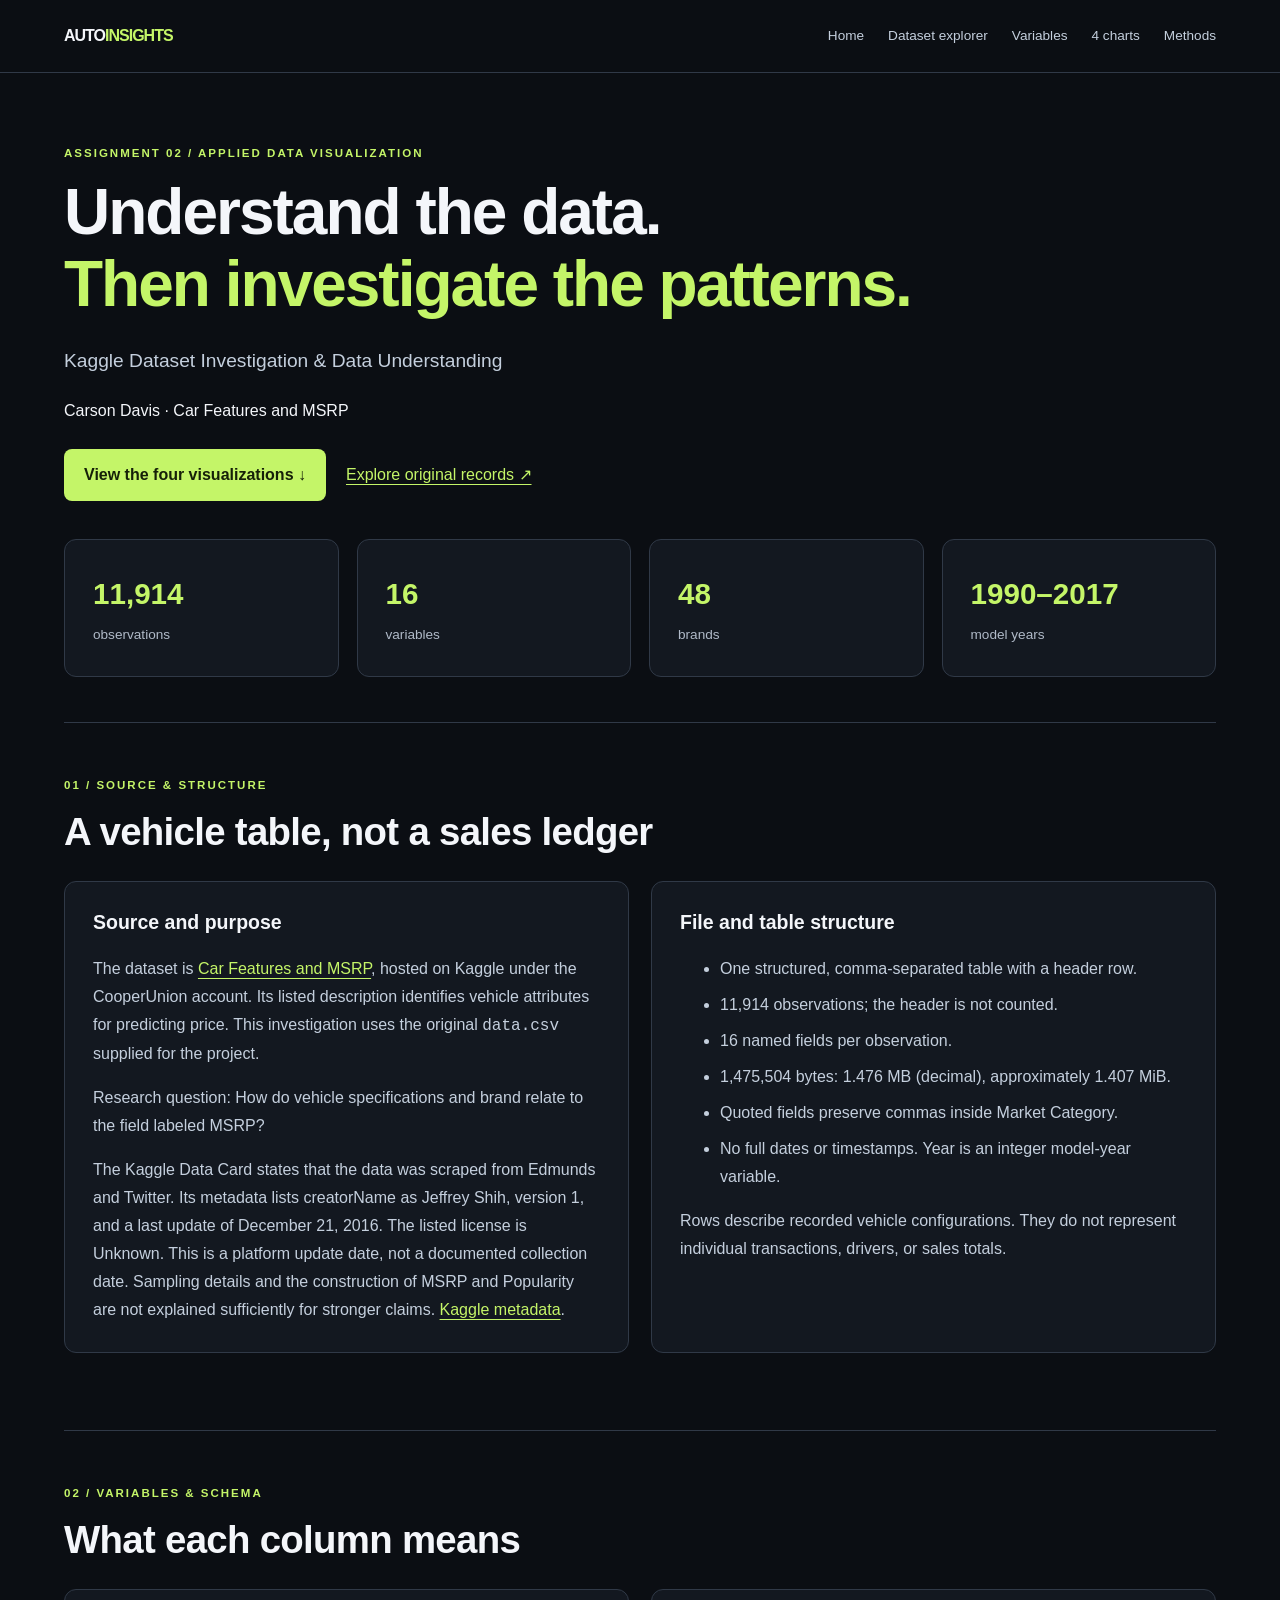
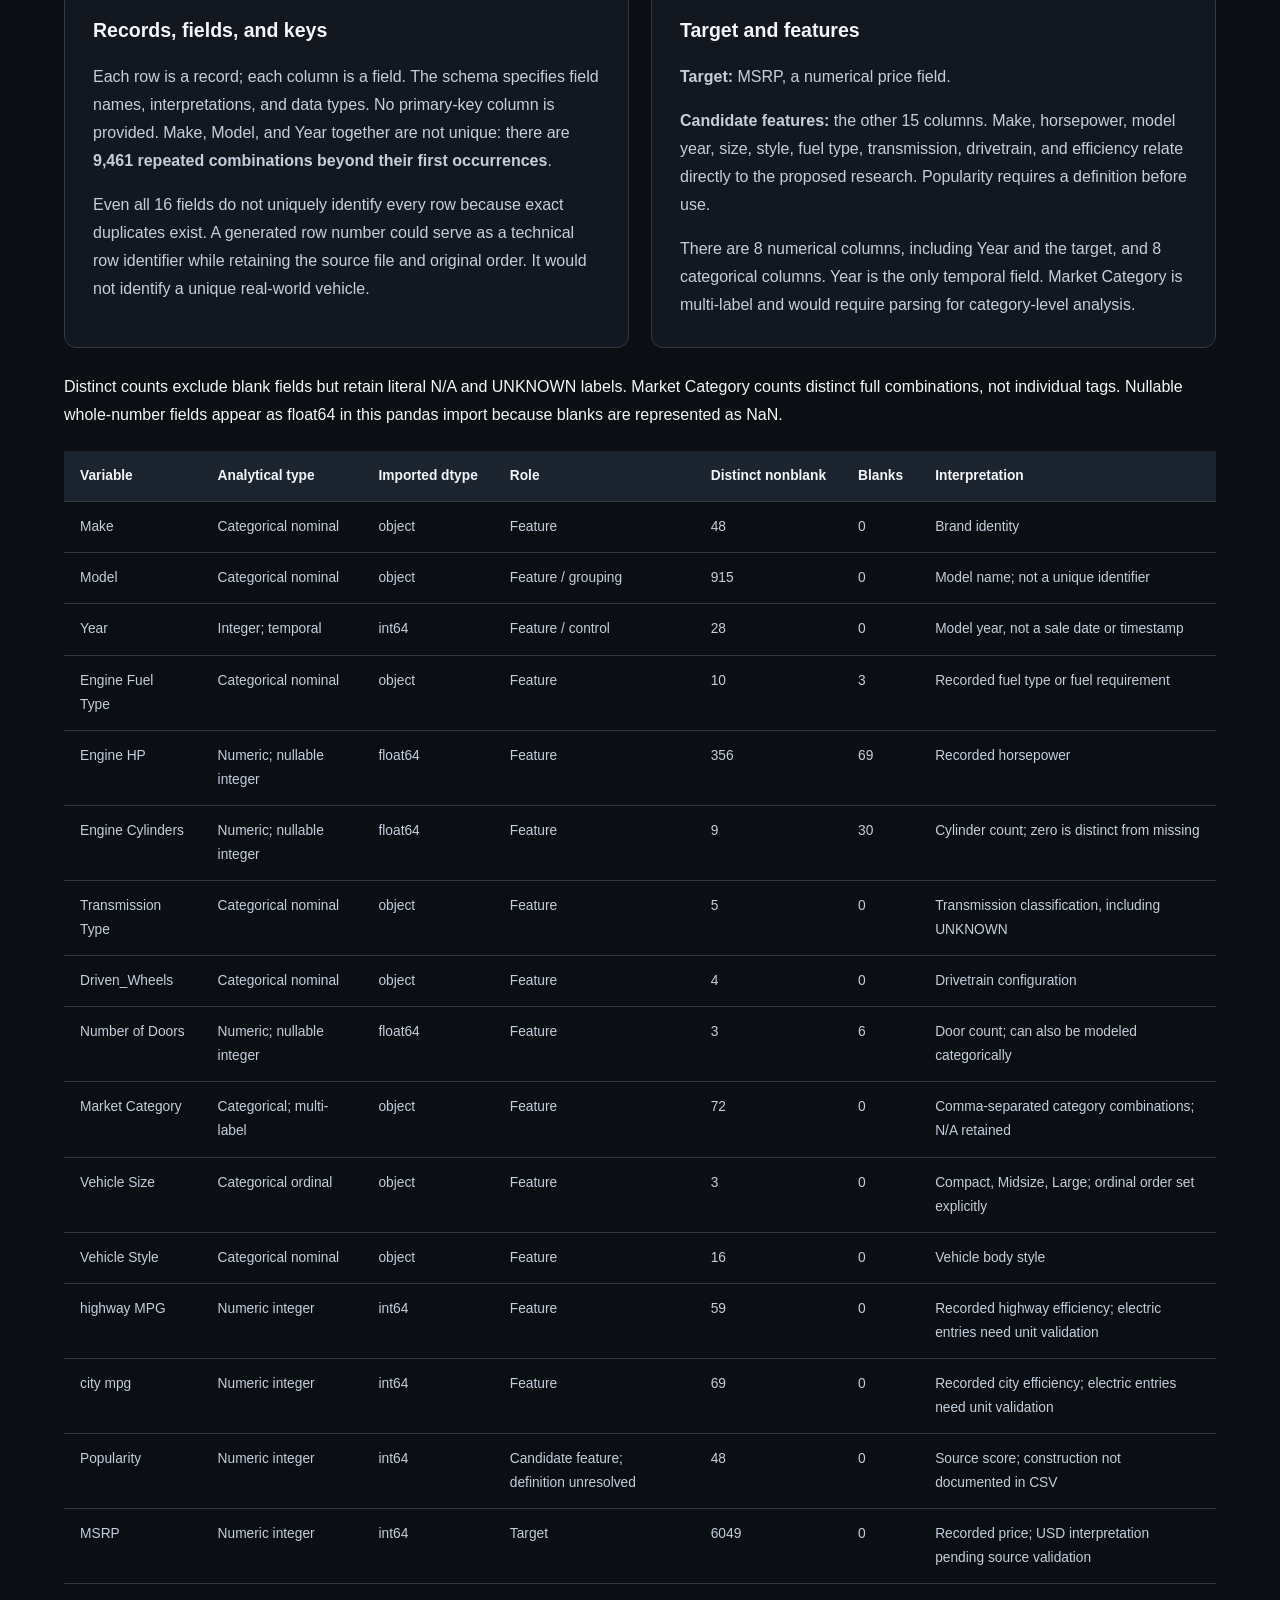
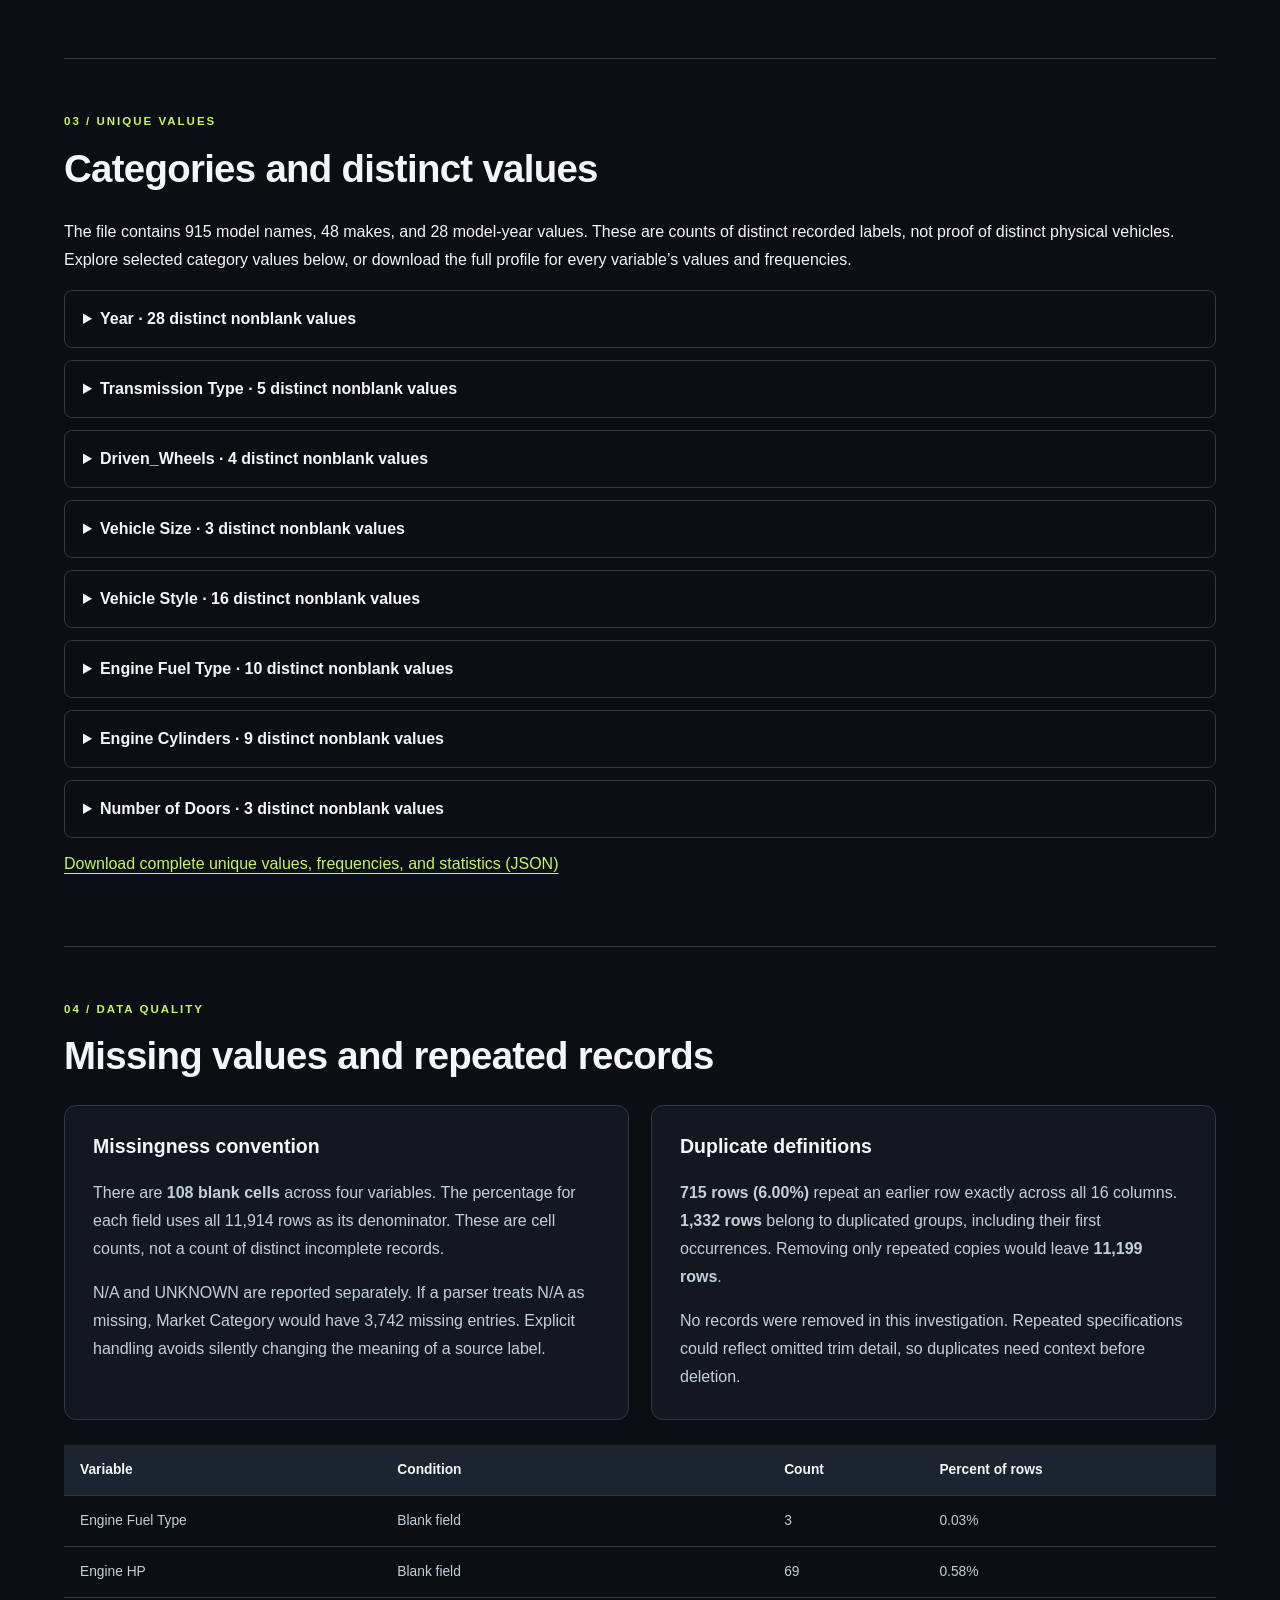
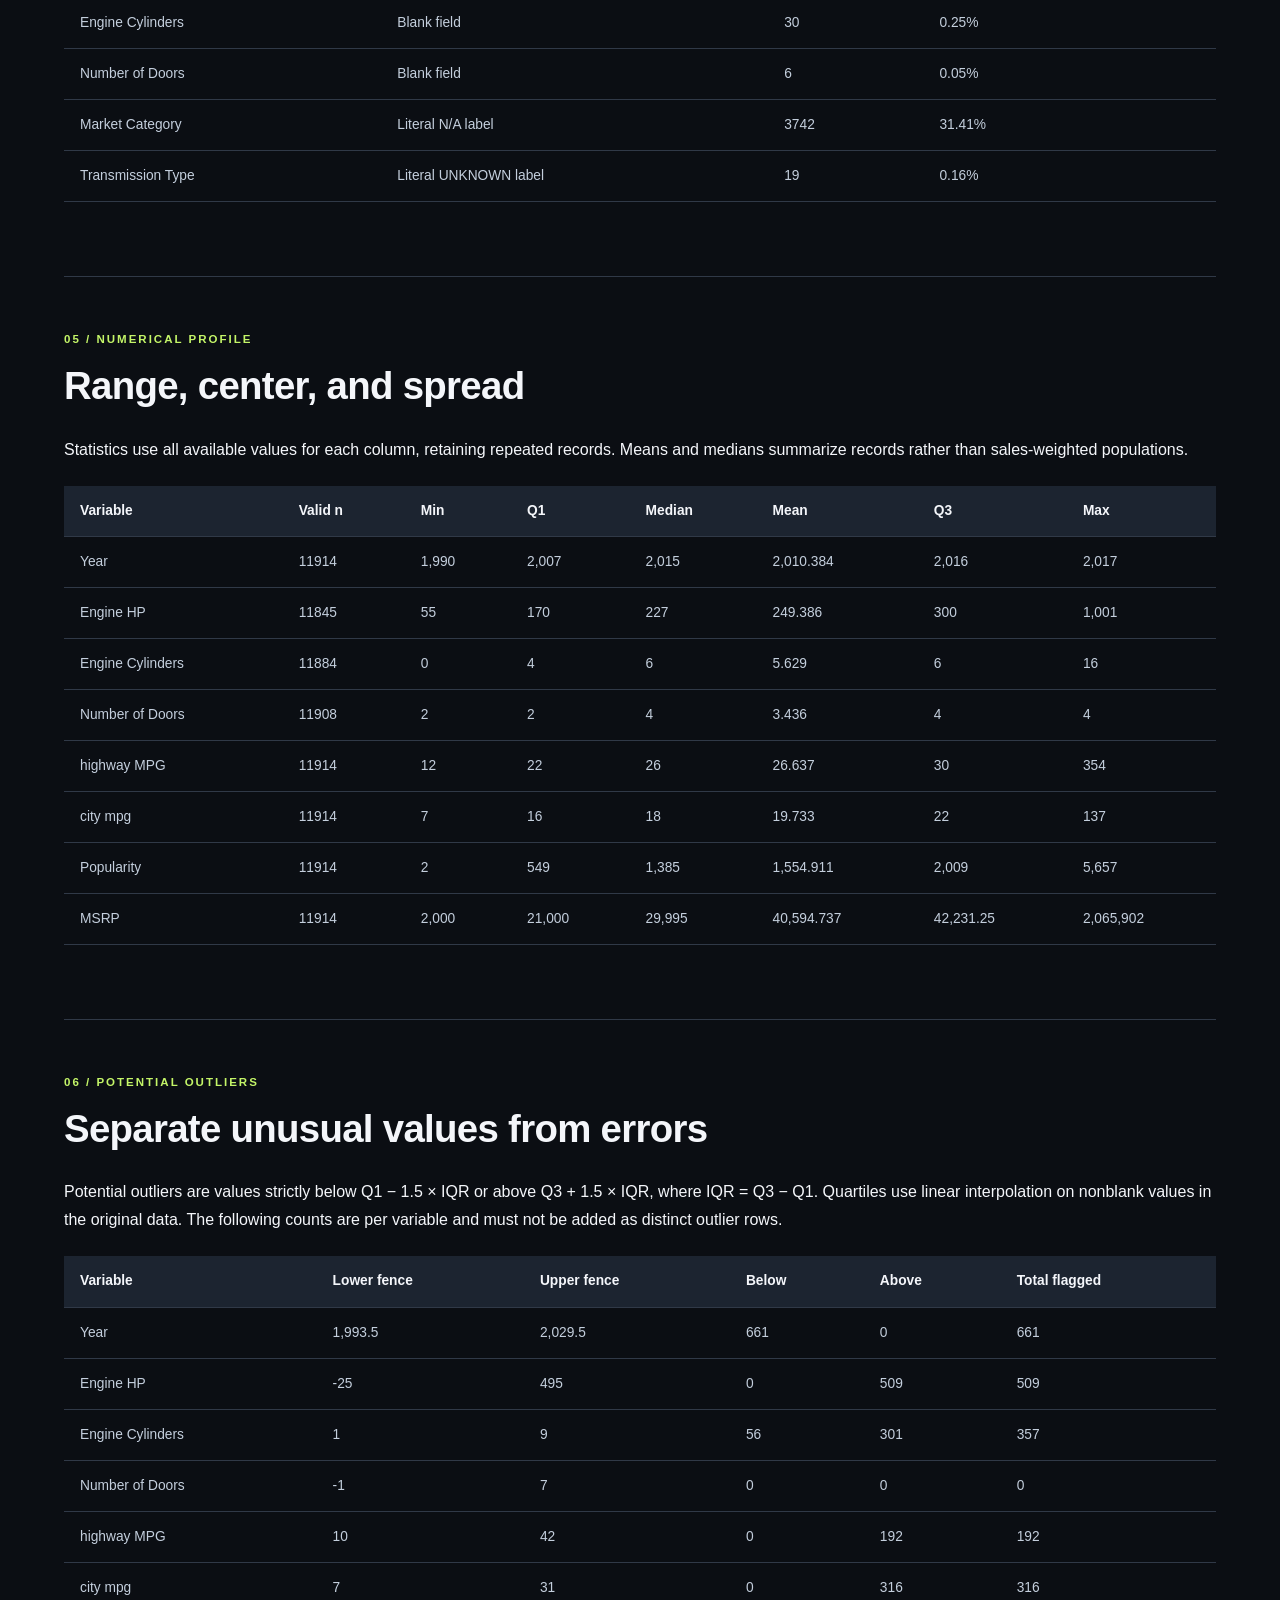
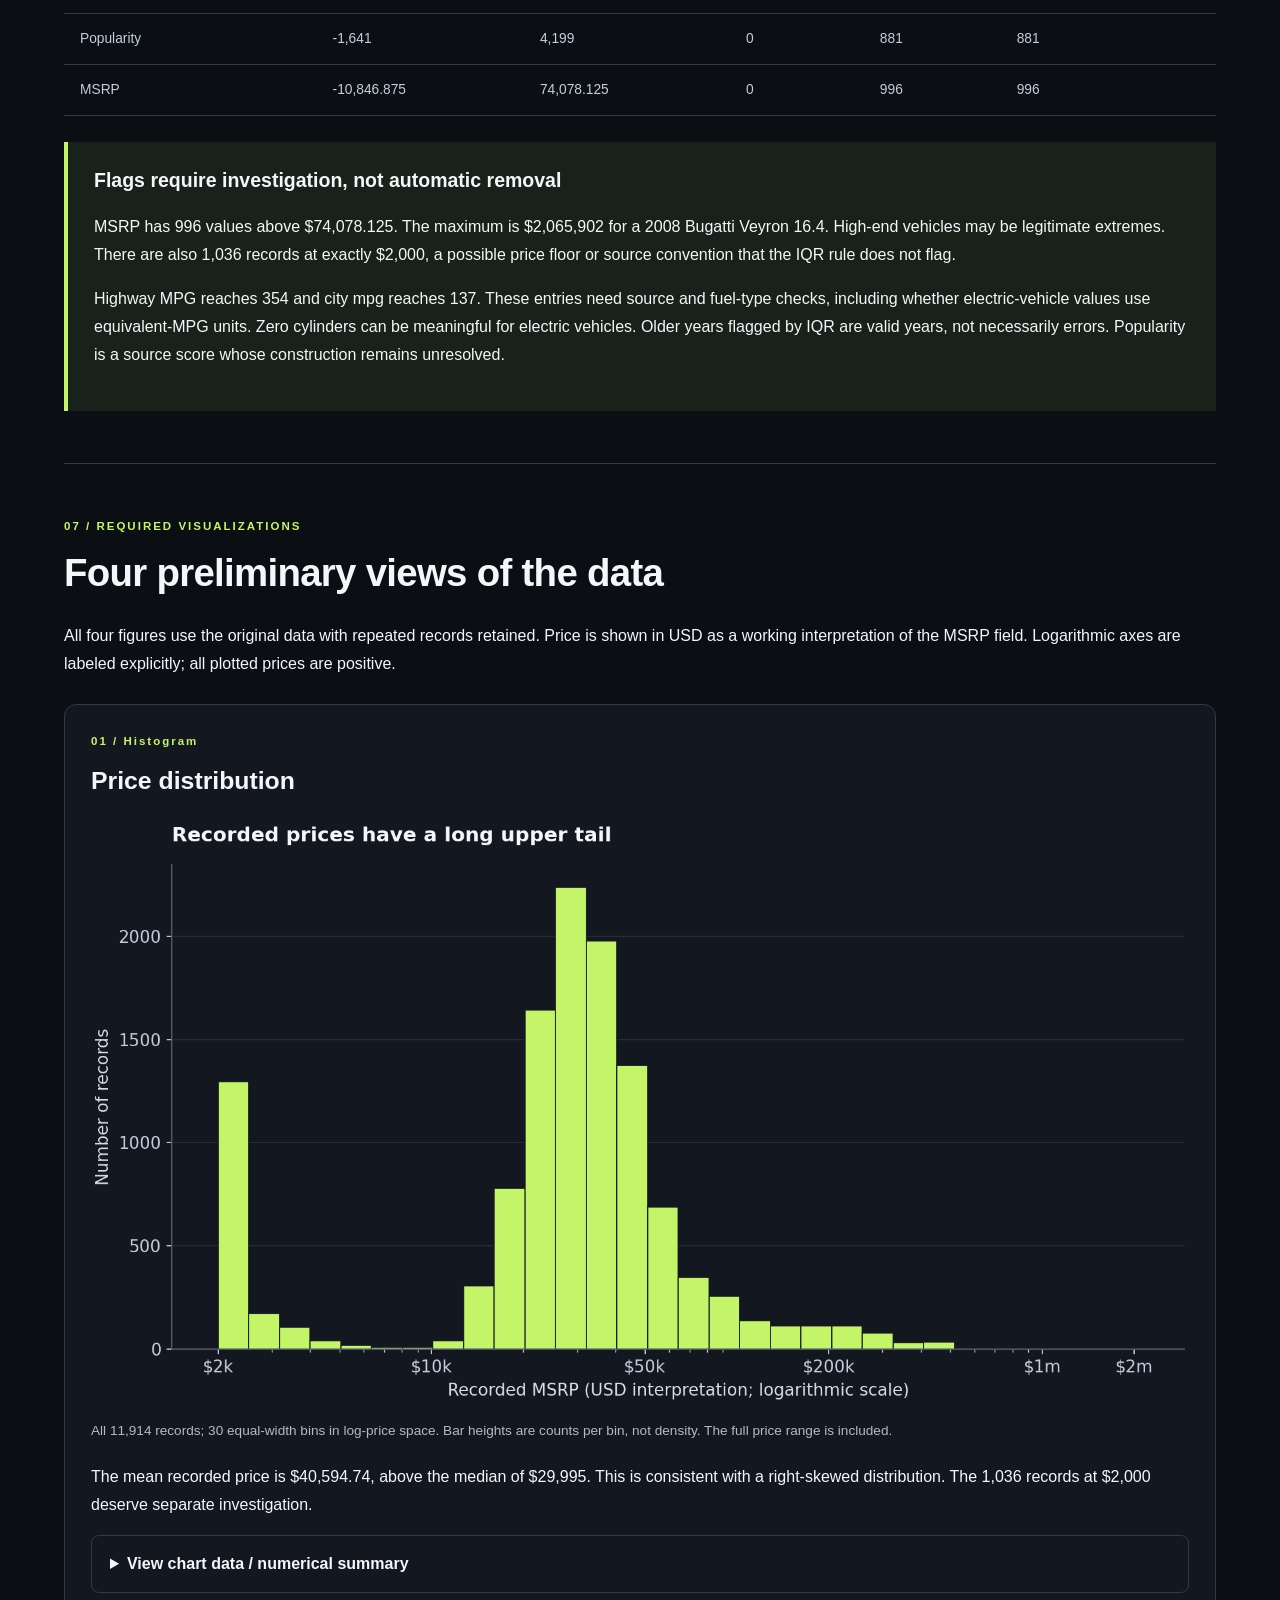
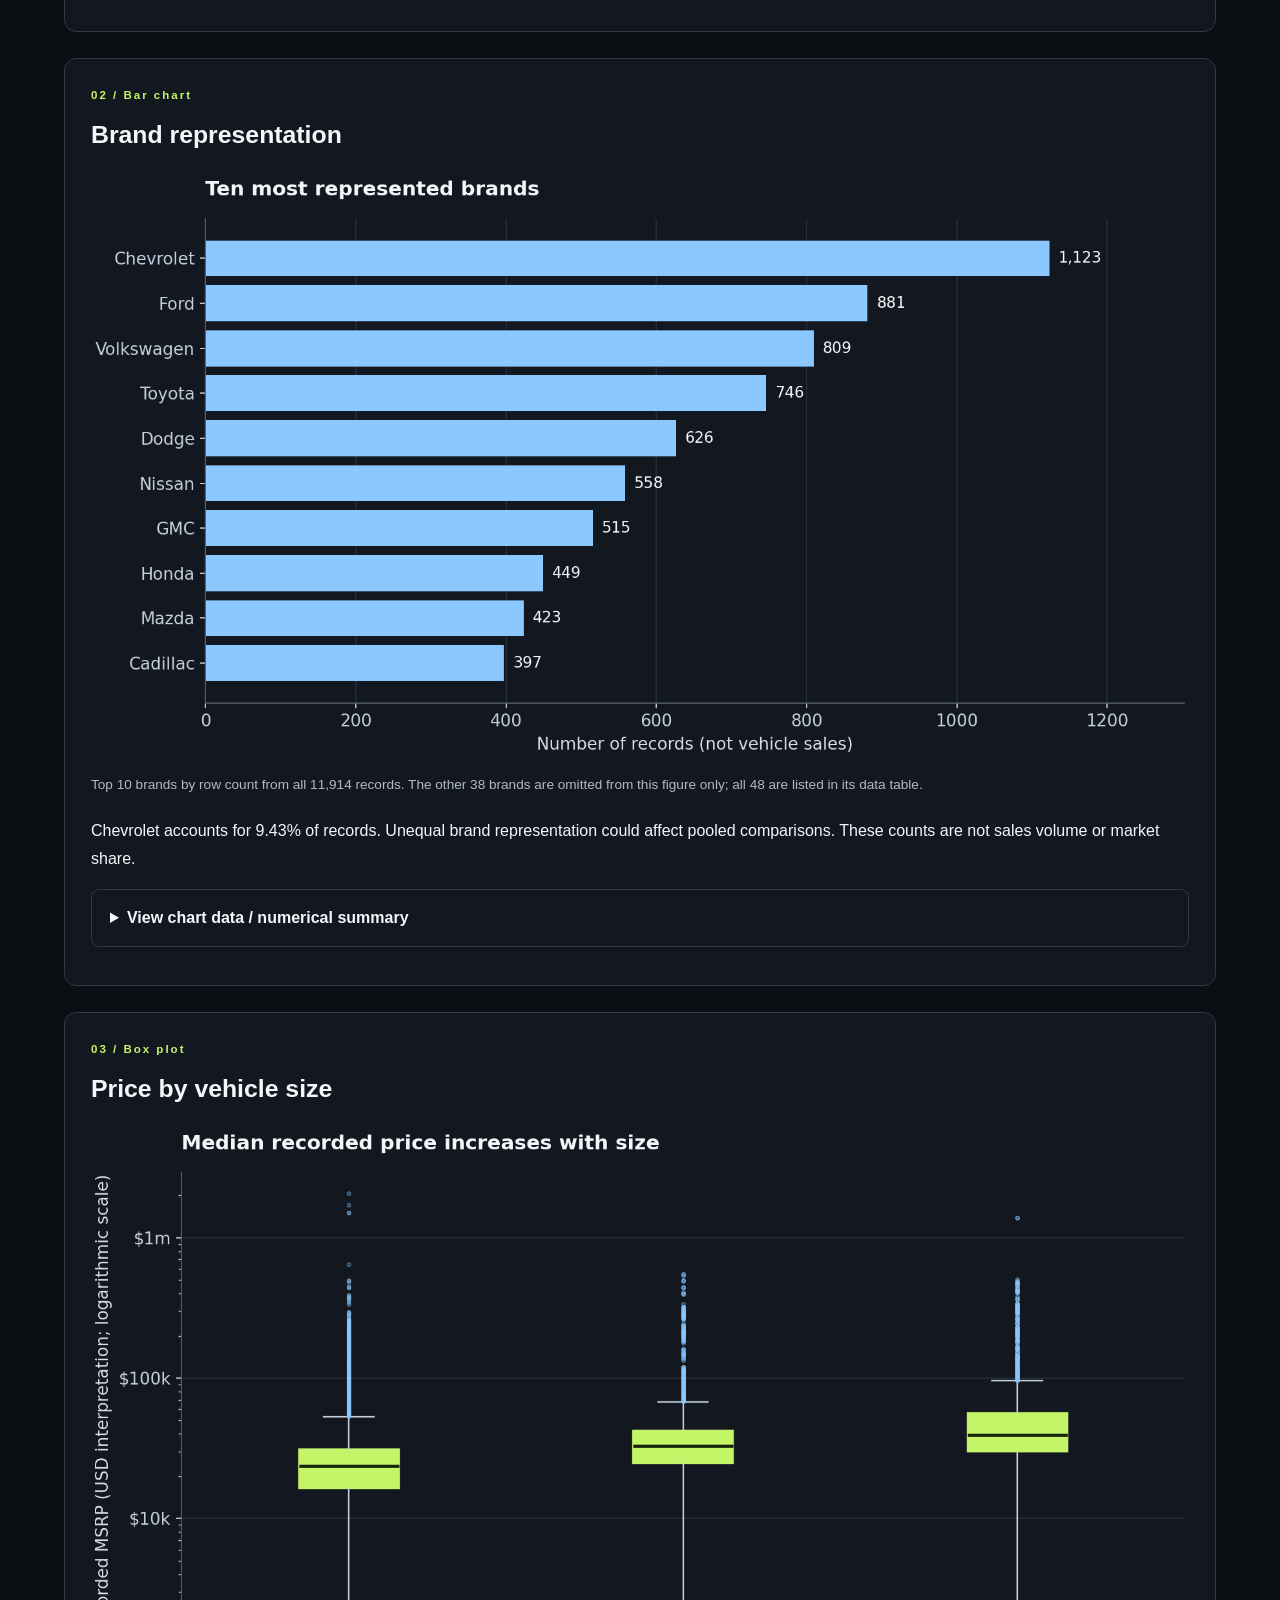
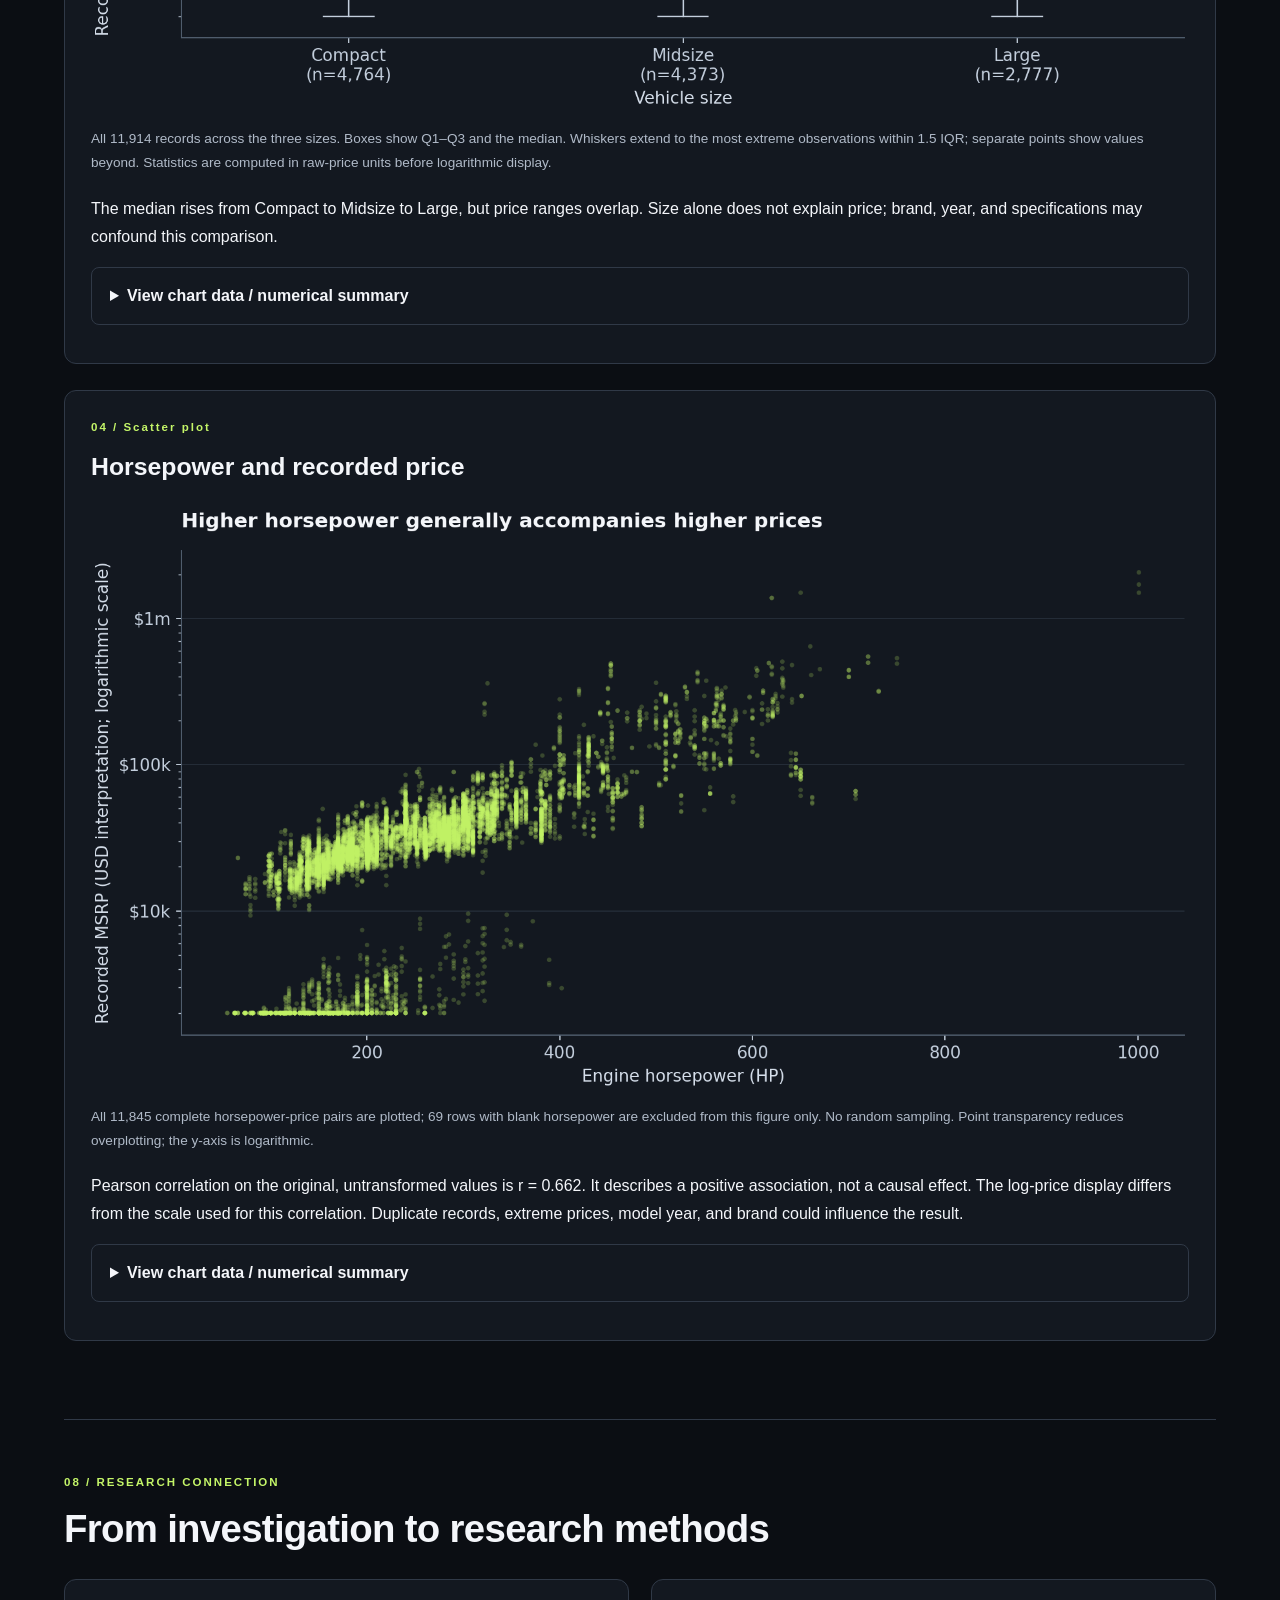
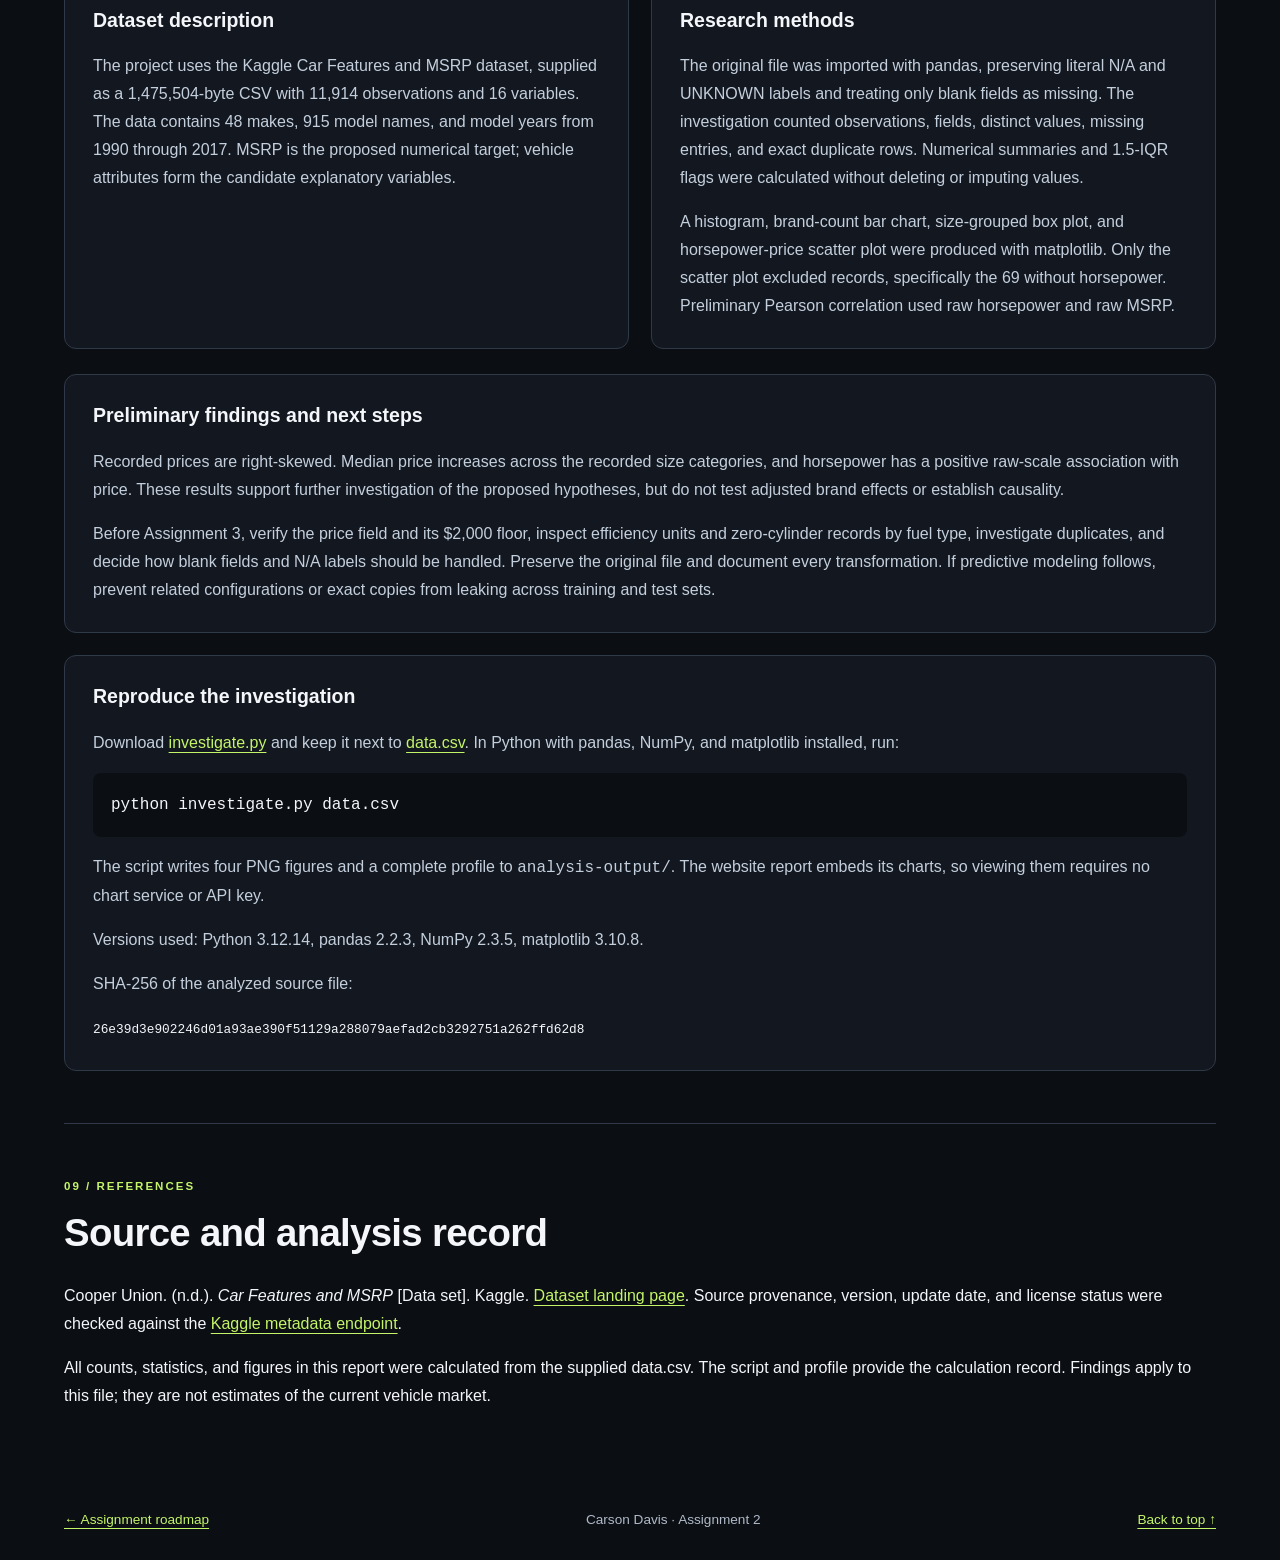
==== assignment2.html @ 53fd13ac "Add files via upload" ====
<!DOCTYPE html><html lang="en"><head><meta charset="UTF-8"><meta name="viewport" content="width=device-width,initial-scale=1"><meta name="description" content="Assignment 2: source, schema, data quality, unique values, outliers, and four preliminary visualizations."><title>Assignment 2 | Auto Insights</title><style>*{box-sizing:border-box}html{scroll-behavior:smooth;scroll-padding-top:100px;color-scheme:dark}body{margin:0;background:#0b0e13;color:#f4f6fa;font:16px/1.75 Arial,Helvetica,sans-serif}a{color:#c4f568;text-underline-offset:4px}a:focus-visible,summary:focus-visible,.table-wrap:focus-visible{outline:3px solid #8ac8ff;outline-offset:4px}header{display:flex;justify-content:space-between;gap:24px;align-items:center;padding:22px 5%;background:#0b0e13;border-bottom:1px solid #303947;position:sticky;top:0;z-index:10}.logo{font-weight:900;text-decoration:none;color:#f4f6fa;letter-spacing:-1px}.logo span,h1 span{color:#c4f568}nav{display:flex;gap:24px;flex-wrap:wrap}nav a{font-size:.85rem;color:#c4cfdd;text-decoration:none}main,footer{width:min(1180px,90%);margin:auto}.hero{padding:70px 0 38px}h1{font-size:clamp(2.4rem,5vw,4.7rem);line-height:1.12;letter-spacing:-2px;margin:0 0 24px}h2{font-size:clamp(1.7rem,3vw,2.5rem);line-height:1.2;margin:0 0 26px;letter-spacing:-.7px}h3{line-height:1.3;margin-top:0;font-size:1.22rem}p{margin-top:0}.lead{font-size:1.2rem;color:#c4cfdd}.eyebrow{font-size:.72rem;font-weight:bold;letter-spacing:2px;color:#c4f568;margin-bottom:14px}.actions{display:flex;gap:20px;align-items:center;flex-wrap:wrap;margin-top:24px}.button{display:inline-block;background:#c4f568;color:#162008;padding:12px 20px;border-radius:8px;font-weight:bold;text-decoration:none}.secondary{padding:12px 0}.stats{display:grid;grid-template-columns:repeat(4,1fr);gap:18px;margin-bottom:45px}.stats article,.card,.chart-card{background:#131820;border:1px solid #303947;border-radius:12px;padding:28px}.stats strong{display:block;font-size:1.85rem;color:#c4f568}.stats span{font-size:.85rem;color:#b0bac8}.grid{display:grid;grid-template-columns:repeat(2,minmax(0,1fr));gap:22px;margin-bottom:25px}.grid>*{min-width:0}.card p,.card li{color:#c4cfdd}.card p:last-child{margin-bottom:0}.wide{margin-top:22px}section{padding:52px 0;border-top:1px solid #303947}li{margin-bottom:8px}.table-wrap{overflow:auto;margin:22px 0}table{border-collapse:collapse;width:100%;font-size:.86rem;text-align:left}th,td{padding:13px 16px;border-bottom:1px solid #303947;vertical-align:top}th{background:#1c2430;white-space:nowrap}td{color:#c4cfdd}details{border:1px solid #303947;border-radius:8px;padding:14px 18px;margin:12px 0}summary{cursor:pointer;font-weight:bold}details p{margin:14px 0 0}.callout{background:#19221a;border-left:4px solid #c4f568;padding:26px;margin-top:26px}.chart-card{margin:26px 0;padding:26px}.chart-card h3{font-size:1.55rem}figure{margin:0}figure img{display:block;width:100%;height:auto}figcaption{font-size:.85rem;color:#b0bac8;margin:15px 0}.finding{margin-top:20px}.hash{overflow-wrap:anywhere;font-size:.8rem}pre{padding:18px;background:#0b0e13;overflow:auto;border-radius:8px}footer{padding:30px 0;display:flex;flex-wrap:wrap;gap:25px;justify-content:space-between;font-size:.85rem;color:#b0bac8}.skip{position:fixed;left:12px;top:-100px;background:#c4f568;color:#162008;padding:12px;z-index:100}.skip:focus{top:12px}@media(max-width:800px){header{position:static;flex-direction:column;align-items:flex-start}nav{gap:15px}.grid{grid-template-columns:1fr}.stats{grid-template-columns:repeat(2,1fr)}.hero{padding-top:40px}.chart-card{padding:14px}h1{letter-spacing:-1px}html{scroll-padding-top:20px}}@media(prefers-reduced-motion:reduce){html{scroll-behavior:auto}}@media print{header,.actions,footer{display:none}body{background:white;color:black;font-size:10pt}.card,.chart-card,.stats article,.callout{background:white;color:black;border:1px solid #aaa}.card p,.card li,td,.lead,figcaption{color:#222}h1 span,.eyebrow,.stats strong,a{color:#30420c}main{width:100%}.table-wrap{overflow:visible}section{padding:20px 0}.chart-card{break-inside:avoid}th{background:#eee;color:black}}</style></head><body><a class="skip" href="#main">Skip to content</a><header><a class="logo" href="index.html">AUTO<span>INSIGHTS</span></a><nav aria-label="Main navigation"><a href="index.html">Home</a><a href="dataset.html">Dataset explorer</a><a href="#schema">Variables</a><a href="#charts">4 charts</a><a href="#methods">Methods</a></nav></header>
<main id="main"><div class="hero"><p class="eyebrow">ASSIGNMENT 02 / APPLIED DATA VISUALIZATION</p><h1>Understand the data.<br><span>Then investigate the patterns.</span></h1><p class="lead">Kaggle Dataset Investigation &amp; Data Understanding</p><p>Carson Davis · Car Features and MSRP</p><div class="actions"><a class="button" href="#charts">View the four visualizations ↓</a><a class="secondary" href="dataset.html">Explore original records ↗</a></div></div><div class="stats"><article><strong>11,914</strong><span>observations</span></article><article><strong>16</strong><span>variables</span></article><article><strong>48</strong><span>brands</span></article><article><strong>1990–2017</strong><span>model years</span></article></div><section id="source"><p class="eyebrow">01 / SOURCE & STRUCTURE</p><h2>A vehicle table, not a sales ledger</h2><div class="grid"><article class="card"><h3>Source and purpose</h3><p>The dataset is <a href="https://www.kaggle.com/datasets/CooperUnion/cardataset">Car Features and MSRP</a>, hosted on Kaggle under the CooperUnion account. Its listed description identifies vehicle attributes for predicting price. This investigation uses the original <code>data.csv</code> supplied for the project.</p><p>Research question: How do vehicle specifications and brand relate to the field labeled MSRP?</p><p>The Kaggle Data Card states that the data was scraped from Edmunds and Twitter. Its metadata lists creatorName as Jeffrey Shih, version 1, and a last update of December 21, 2016. The listed license is Unknown. This is a platform update date, not a documented collection date. Sampling details and the construction of MSRP and Popularity are not explained sufficiently for stronger claims. <a href="https://www.kaggle.com/api/v1/datasets/view/CooperUnion/cardataset">Kaggle metadata</a>.</p></article>
<article class="card"><h3>File and table structure</h3><ul><li>One structured, comma-separated table with a header row.</li><li>11,914 observations; the header is not counted.</li><li>16 named fields per observation.</li><li>1,475,504 bytes: 1.476 MB (decimal), approximately 1.407 MiB.</li><li>Quoted fields preserve commas inside Market Category.</li><li>No full dates or timestamps. Year is an integer model-year variable.</li></ul><p>Rows describe recorded vehicle configurations. They do not represent individual transactions, drivers, or sales totals.</p></article></div></section><section id="schema"><p class="eyebrow">02 / VARIABLES & SCHEMA</p><h2>What each column means</h2><div class="grid"><article class="card"><h3>Records, fields, and keys</h3><p>Each row is a record; each column is a field. The schema specifies field names, interpretations, and data types. No primary-key column is provided. Make, Model, and Year together are not unique: there are <strong>9,461 repeated combinations beyond their first occurrences</strong>.</p><p>Even all 16 fields do not uniquely identify every row because exact duplicates exist. A generated row number could serve as a technical row identifier while retaining the source file and original order. It would not identify a unique real-world vehicle.</p></article><article class="card"><h3>Target and features</h3><p><strong>Target:</strong> MSRP, a numerical price field.</p><p><strong>Candidate features:</strong> the other 15 columns. Make, horsepower, model year, size, style, fuel type, transmission, drivetrain, and efficiency relate directly to the proposed research. Popularity requires a definition before use.</p><p>There are 8 numerical columns, including Year and the target, and 8 categorical columns. Year is the only temporal field. Market Category is multi-label and would require parsing for category-level analysis.</p></article></div><p>Distinct counts exclude blank fields but retain literal N/A and UNKNOWN labels. Market Category counts distinct full combinations, not individual tags. Nullable whole-number fields appear as float64 in this pandas import because blanks are represented as NaN.</p><div class="table-wrap" tabindex="0" role="region" aria-label="Scrollable data table"><table><thead><tr><th scope="col">Variable</th><th scope="col">Analytical type</th><th scope="col">Imported dtype</th><th scope="col">Role</th><th scope="col">Distinct nonblank</th><th scope="col">Blanks</th><th scope="col">Interpretation</th></tr></thead><tbody><tr><td>Make</td><td>Categorical nominal</td><td>object</td><td>Feature</td><td>48</td><td>0</td><td>Brand identity</td></tr><tr><td>Model</td><td>Categorical nominal</td><td>object</td><td>Feature / grouping</td><td>915</td><td>0</td><td>Model name; not a unique identifier</td></tr><tr><td>Year</td><td>Integer; temporal</td><td>int64</td><td>Feature / control</td><td>28</td><td>0</td><td>Model year, not a sale date or timestamp</td></tr><tr><td>Engine Fuel Type</td><td>Categorical nominal</td><td>object</td><td>Feature</td><td>10</td><td>3</td><td>Recorded fuel type or fuel requirement</td></tr><tr><td>Engine HP</td><td>Numeric; nullable integer</td><td>float64</td><td>Feature</td><td>356</td><td>69</td><td>Recorded horsepower</td></tr><tr><td>Engine Cylinders</td><td>Numeric; nullable integer</td><td>float64</td><td>Feature</td><td>9</td><td>30</td><td>Cylinder count; zero is distinct from missing</td></tr><tr><td>Transmission Type</td><td>Categorical nominal</td><td>object</td><td>Feature</td><td>5</td><td>0</td><td>Transmission classification, including UNKNOWN</td></tr><tr><td>Driven_Wheels</td><td>Categorical nominal</td><td>object</td><td>Feature</td><td>4</td><td>0</td><td>Drivetrain configuration</td></tr><tr><td>Number of Doors</td><td>Numeric; nullable integer</td><td>float64</td><td>Feature</td><td>3</td><td>6</td><td>Door count; can also be modeled categorically</td></tr><tr><td>Market Category</td><td>Categorical; multi-label</td><td>object</td><td>Feature</td><td>72</td><td>0</td><td>Comma-separated category combinations; N/A retained</td></tr><tr><td>Vehicle Size</td><td>Categorical ordinal</td><td>object</td><td>Feature</td><td>3</td><td>0</td><td>Compact, Midsize, Large; ordinal order set explicitly</td></tr><tr><td>Vehicle Style</td><td>Categorical nominal</td><td>object</td><td>Feature</td><td>16</td><td>0</td><td>Vehicle body style</td></tr><tr><td>highway MPG</td><td>Numeric integer</td><td>int64</td><td>Feature</td><td>59</td><td>0</td><td>Recorded highway efficiency; electric entries need unit validation</td></tr><tr><td>city mpg</td><td>Numeric integer</td><td>int64</td><td>Feature</td><td>69</td><td>0</td><td>Recorded city efficiency; electric entries need unit validation</td></tr><tr><td>Popularity</td><td>Numeric integer</td><td>int64</td><td>Candidate feature; definition unresolved</td><td>48</td><td>0</td><td>Source score; construction not documented in CSV</td></tr><tr><td>MSRP</td><td>Numeric integer</td><td>int64</td><td>Target</td><td>6049</td><td>0</td><td>Recorded price; USD interpretation pending source validation</td></tr></tbody></table></div></section><section id="unique"><p class="eyebrow">03 / UNIQUE VALUES</p><h2>Categories and distinct values</h2><p>The file contains 915 model names, 48 makes, and 28 model-year values. These are counts of distinct recorded labels, not proof of distinct physical vehicles. Explore selected category values below, or download the full profile for every variable’s values and frequencies.</p><details><summary>Year · 28 distinct nonblank values</summary><p>1990, 1991, 1992, 1993, 1994, 1995, 1996, 1997, 1998, 1999, 2000, 2001, 2002, 2003, 2004, 2005, 2006, 2007, 2008, 2009, 2010, 2011, 2012, 2013, 2014, 2015, 2016, 2017</p></details><details><summary>Transmission Type · 5 distinct nonblank values</summary><p>AUTOMATED_MANUAL, AUTOMATIC, DIRECT_DRIVE, MANUAL, UNKNOWN</p></details><details><summary>Driven_Wheels · 4 distinct nonblank values</summary><p>all wheel drive, four wheel drive, front wheel drive, rear wheel drive</p></details><details><summary>Vehicle Size · 3 distinct nonblank values</summary><p>Compact, Large, Midsize</p></details><details><summary>Vehicle Style · 16 distinct nonblank values</summary><p>2dr Hatchback, 2dr SUV, 4dr Hatchback, 4dr SUV, Cargo Minivan, Cargo Van, Convertible, Convertible SUV, Coupe, Crew Cab Pickup, Extended Cab Pickup, Passenger Minivan, Passenger Van, Regular Cab Pickup, Sedan, Wagon</p></details><details><summary>Engine Fuel Type · 10 distinct nonblank values</summary><p>diesel, electric, flex-fuel (premium unleaded recommended/E85), flex-fuel (premium unleaded required/E85), flex-fuel (unleaded/E85), flex-fuel (unleaded/natural gas), natural gas, premium unleaded (recommended), premium unleaded (required), regular unleaded</p></details><details><summary>Engine Cylinders · 9 distinct nonblank values</summary><p>0, 3, 4, 5, 6, 8, 10, 12, 16</p></details><details><summary>Number of Doors · 3 distinct nonblank values</summary><p>2, 3, 4</p></details><p><a href="profile.json" download>Download complete unique values, frequencies, and statistics (JSON)</a></p></section><section id="quality"><p class="eyebrow">04 / DATA QUALITY</p><h2>Missing values and repeated records</h2><div class="grid"><article class="card"><h3>Missingness convention</h3><p>There are <strong>108 blank cells</strong> across four variables. The percentage for each field uses all 11,914 rows as its denominator. These are cell counts, not a count of distinct incomplete records.</p><p>N/A and UNKNOWN are reported separately. If a parser treats N/A as missing, Market Category would have 3,742 missing entries. Explicit handling avoids silently changing the meaning of a source label.</p></article><article class="card"><h3>Duplicate definitions</h3><p><strong>715 rows (6.00%)</strong> repeat an earlier row exactly across all 16 columns. <strong>1,332 rows</strong> belong to duplicated groups, including their first occurrences. Removing only repeated copies would leave <strong>11,199 rows</strong>.</p><p>No records were removed in this investigation. Repeated specifications could reflect omitted trim detail, so duplicates need context before deletion.</p></article></div><div class="table-wrap" tabindex="0" role="region" aria-label="Scrollable data table"><table><thead><tr><th scope="col">Variable</th><th scope="col">Condition</th><th scope="col">Count</th><th scope="col">Percent of rows</th></tr></thead><tbody><tr><td>Engine Fuel Type</td><td>Blank field</td><td>3</td><td>0.03%</td></tr><tr><td>Engine HP</td><td>Blank field</td><td>69</td><td>0.58%</td></tr><tr><td>Engine Cylinders</td><td>Blank field</td><td>30</td><td>0.25%</td></tr><tr><td>Number of Doors</td><td>Blank field</td><td>6</td><td>0.05%</td></tr><tr><td>Market Category</td><td>Literal N/A label</td><td>3742</td><td>31.41%</td></tr><tr><td>Transmission Type</td><td>Literal UNKNOWN label</td><td>19</td><td>0.16%</td></tr></tbody></table></div></section><section id="summary"><p class="eyebrow">05 / NUMERICAL PROFILE</p><h2>Range, center, and spread</h2><p>Statistics use all available values for each column, retaining repeated records. Means and medians summarize records rather than sales-weighted populations.</p><div class="table-wrap" tabindex="0" role="region" aria-label="Scrollable data table"><table><thead><tr><th scope="col">Variable</th><th scope="col">Valid n</th><th scope="col">Min</th><th scope="col">Q1</th><th scope="col">Median</th><th scope="col">Mean</th><th scope="col">Q3</th><th scope="col">Max</th></tr></thead><tbody><tr><td>Year</td><td>11914</td><td>1,990</td><td>2,007</td><td>2,015</td><td>2,010.384</td><td>2,016</td><td>2,017</td></tr><tr><td>Engine HP</td><td>11845</td><td>55</td><td>170</td><td>227</td><td>249.386</td><td>300</td><td>1,001</td></tr><tr><td>Engine Cylinders</td><td>11884</td><td>0</td><td>4</td><td>6</td><td>5.629</td><td>6</td><td>16</td></tr><tr><td>Number of Doors</td><td>11908</td><td>2</td><td>2</td><td>4</td><td>3.436</td><td>4</td><td>4</td></tr><tr><td>highway MPG</td><td>11914</td><td>12</td><td>22</td><td>26</td><td>26.637</td><td>30</td><td>354</td></tr><tr><td>city mpg</td><td>11914</td><td>7</td><td>16</td><td>18</td><td>19.733</td><td>22</td><td>137</td></tr><tr><td>Popularity</td><td>11914</td><td>2</td><td>549</td><td>1,385</td><td>1,554.911</td><td>2,009</td><td>5,657</td></tr><tr><td>MSRP</td><td>11914</td><td>2,000</td><td>21,000</td><td>29,995</td><td>40,594.737</td><td>42,231.25</td><td>2,065,902</td></tr></tbody></table></div></section><section id="outliers"><p class="eyebrow">06 / POTENTIAL OUTLIERS</p><h2>Separate unusual values from errors</h2><p>Potential outliers are values strictly below Q1 − 1.5 × IQR or above Q3 + 1.5 × IQR, where IQR = Q3 − Q1. Quartiles use linear interpolation on nonblank values in the original data. The following counts are per variable and must not be added as distinct outlier rows.</p><div class="table-wrap" tabindex="0" role="region" aria-label="Scrollable data table"><table><thead><tr><th scope="col">Variable</th><th scope="col">Lower fence</th><th scope="col">Upper fence</th><th scope="col">Below</th><th scope="col">Above</th><th scope="col">Total flagged</th></tr></thead><tbody><tr><td>Year</td><td>1,993.5</td><td>2,029.5</td><td>661</td><td>0</td><td>661</td></tr><tr><td>Engine HP</td><td>-25</td><td>495</td><td>0</td><td>509</td><td>509</td></tr><tr><td>Engine Cylinders</td><td>1</td><td>9</td><td>56</td><td>301</td><td>357</td></tr><tr><td>Number of Doors</td><td>-1</td><td>7</td><td>0</td><td>0</td><td>0</td></tr><tr><td>highway MPG</td><td>10</td><td>42</td><td>0</td><td>192</td><td>192</td></tr><tr><td>city mpg</td><td>7</td><td>31</td><td>0</td><td>316</td><td>316</td></tr><tr><td>Popularity</td><td>-1,641</td><td>4,199</td><td>0</td><td>881</td><td>881</td></tr><tr><td>MSRP</td><td>-10,846.875</td><td>74,078.125</td><td>0</td><td>996</td><td>996</td></tr></tbody></table></div><div class="callout"><h3>Flags require investigation, not automatic removal</h3><p>MSRP has 996 values above $74,078.125. The maximum is $2,065,902 for a 2008 Bugatti Veyron 16.4. High-end vehicles may be legitimate extremes. There are also 1,036 records at exactly $2,000, a possible price floor or source convention that the IQR rule does not flag.</p><p>Highway MPG reaches 354 and city mpg reaches 137. These entries need source and fuel-type checks, including whether electric-vehicle values use equivalent-MPG units. Zero cylinders can be meaningful for electric vehicles. Older years flagged by IQR are valid years, not necessarily errors. Popularity is a source score whose construction remains unresolved.</p></div></section><section id="charts"><p class="eyebrow">07 / REQUIRED VISUALIZATIONS</p><h2>Four preliminary views of the data</h2><p>All four figures use the original data with repeated records retained. Price is shown in USD as a working interpretation of the MSRP field. Logarithmic axes are labeled explicitly; all plotted prices are positive.</p><article class="chart-card"><p class="eyebrow">01 / Histogram</p><h3>Price distribution</h3><figure><img src="[data-uri]" alt="Histogram of all 11,914 recorded prices on a logarithmic x-axis. Prices are right-skewed, with a cluster at the $2,000 minimum and a long upper tail." width="1700" height="901"><figcaption>All 11,914 records; 30 equal-width bins in log-price space. Bar heights are counts per bin, not density. The full price range is included.</figcaption></figure><p class="finding">The mean recorded price is $40,594.74, above the median of $29,995. This is consistent with a right-skewed distribution. The 1,036 records at $2,000 deserve separate investigation.</p><details><summary>View chart data / numerical summary</summary><div class="table-wrap" tabindex="0" role="region" aria-label="Scrollable data table"><table><thead><tr><th scope="col">Bin lower bound</th><th scope="col">Bin upper bound</th><th scope="col">Records</th></tr></thead><tbody><tr><td>2,000.00</td><td>2,520.57</td><td>1295</td></tr><tr><td>2,520.57</td><td>3,176.64</td><td>172</td></tr><tr><td>3,176.64</td><td>4,003.48</td><td>106</td></tr><tr><td>4,003.48</td><td>5,045.54</td><td>39</td></tr><tr><td>5,045.54</td><td>6,358.82</td><td>18</td></tr><tr><td>6,358.82</td><td>8,013.94</td><td>9</td></tr><tr><td>8,013.94</td><td>10,099.86</td><td>8</td></tr><tr><td>10,099.86</td><td>12,728.72</td><td>39</td></tr><tr><td>12,728.72</td><td>16,041.83</td><td>306</td></tr><tr><td>16,041.83</td><td>20,217.30</td><td>778</td></tr><tr><td>20,217.30</td><td>25,479.60</td><td>1643</td></tr><tr><td>25,479.60</td><td>32,111.60</td><td>2237</td></tr><tr><td>32,111.60</td><td>40,469.81</td><td>1977</td></tr><tr><td>40,469.81</td><td>51,003.56</td><td>1373</td></tr><tr><td>51,003.56</td><td>64,279.11</td><td>687</td></tr><tr><td>64,279.11</td><td>81,010.10</td><td>347</td></tr><tr><td>81,010.10</td><td>102,095.95</td><td>255</td></tr><tr><td>102,095.95</td><td>128,670.16</td><td>137</td></tr><tr><td>128,670.16</td><td>162,161.28</td><td>113</td></tr><tr><td>162,161.28</td><td>204,369.69</td><td>112</td></tr><tr><td>204,369.69</td><td>257,564.38</td><td>111</td></tr><tr><td>257,564.38</td><td>324,604.94</td><td>79</td></tr><tr><td>324,604.94</td><td>409,095.26</td><td>30</td></tr><tr><td>409,095.26</td><td>515,577.28</td><td>33</td></tr><tr><td>515,577.28</td><td>649,775.15</td><td>4</td></tr><tr><td>649,775.15</td><td>818,902.92</td><td>0</td></tr><tr><td>818,902.92</td><td>1,032,052.39</td><td>0</td></tr><tr><td>1,032,052.39</td><td>1,300,681.81</td><td>0</td></tr><tr><td>1,300,681.81</td><td>1,639,231.88</td><td>4</td></tr><tr><td>1,639,231.88</td><td>2,065,902.00</td><td>2</td></tr></tbody></table></div></details></article><article class="chart-card"><p class="eyebrow">02 / Bar chart</p><h3>Brand representation</h3><figure><img src="[data-uri]" alt="Horizontal bars for the ten brands with the most records. Chevrolet leads with 1,123, followed by Ford with 881 and Volkswagen with 809." width="1700" height="901"><figcaption>Top 10 brands by row count from all 11,914 records. The other 38 brands are omitted from this figure only; all 48 are listed in its data table.</figcaption></figure><p class="finding">Chevrolet accounts for 9.43% of records. Unequal brand representation could affect pooled comparisons. These counts are not sales volume or market share.</p><details><summary>View chart data / numerical summary</summary><div class="table-wrap" tabindex="0" role="region" aria-label="Scrollable data table"><table><thead><tr><th scope="col">Brand</th><th scope="col">Records</th></tr></thead><tbody><tr><td>Chevrolet</td><td>1123</td></tr><tr><td>Ford</td><td>881</td></tr><tr><td>Volkswagen</td><td>809</td></tr><tr><td>Toyota</td><td>746</td></tr><tr><td>Dodge</td><td>626</td></tr><tr><td>Nissan</td><td>558</td></tr><tr><td>GMC</td><td>515</td></tr><tr><td>Honda</td><td>449</td></tr><tr><td>Mazda</td><td>423</td></tr><tr><td>Cadillac</td><td>397</td></tr><tr><td>Mercedes-Benz</td><td>353</td></tr><tr><td>Suzuki</td><td>351</td></tr><tr><td>BMW</td><td>334</td></tr><tr><td>Infiniti</td><td>330</td></tr><tr><td>Audi</td><td>328</td></tr><tr><td>Hyundai</td><td>303</td></tr><tr><td>Volvo</td><td>281</td></tr><tr><td>Subaru</td><td>256</td></tr><tr><td>Acura</td><td>252</td></tr><tr><td>Kia</td><td>231</td></tr><tr><td>Mitsubishi</td><td>213</td></tr><tr><td>Lexus</td><td>202</td></tr><tr><td>Buick</td><td>196</td></tr><tr><td>Chrysler</td><td>187</td></tr><tr><td>Pontiac</td><td>186</td></tr><tr><td>Lincoln</td><td>164</td></tr><tr><td>Oldsmobile</td><td>150</td></tr><tr><td>Land Rover</td><td>143</td></tr><tr><td>Porsche</td><td>136</td></tr><tr><td>Saab</td><td>111</td></tr><tr><td>Aston Martin</td><td>93</td></tr><tr><td>Plymouth</td><td>82</td></tr><tr><td>Bentley</td><td>74</td></tr><tr><td>Ferrari</td><td>69</td></tr><tr><td>FIAT</td><td>62</td></tr><tr><td>Scion</td><td>60</td></tr><tr><td>Maserati</td><td>58</td></tr><tr><td>Lamborghini</td><td>52</td></tr><tr><td>Rolls-Royce</td><td>31</td></tr><tr><td>Lotus</td><td>29</td></tr><tr><td>Tesla</td><td>18</td></tr><tr><td>HUMMER</td><td>17</td></tr><tr><td>Maybach</td><td>16</td></tr><tr><td>Alfa Romeo</td><td>5</td></tr><tr><td>McLaren</td><td>5</td></tr><tr><td>Spyker</td><td>3</td></tr><tr><td>Genesis</td><td>3</td></tr><tr><td>Bugatti</td><td>3</td></tr></tbody></table></div></details></article><article class="chart-card"><p class="eyebrow">03 / Box plot</p><h3>Price by vehicle size</h3><figure><img src="[data-uri]" alt="Price box plots for Compact, Midsize, and Large vehicles. Medians are $23,580, $32,785, and $39,380 respectively. The price axis is logarithmic." width="1700" height="901"><figcaption>All 11,914 records across the three sizes. Boxes show Q1–Q3 and the median. Whiskers extend to the most extreme observations within 1.5 IQR; separate points show values beyond. Statistics are computed in raw-price units before logarithmic display.</figcaption></figure><p class="finding">The median rises from Compact to Midsize to Large, but price ranges overlap. Size alone does not explain price; brand, year, and specifications may confound this comparison.</p><details><summary>View chart data / numerical summary</summary><div class="table-wrap" tabindex="0" role="region" aria-label="Scrollable data table"><table><thead><tr><th scope="col">Vehicle size</th><th scope="col">Records</th><th scope="col">Median recorded price</th></tr></thead><tbody><tr><td>Compact</td><td>4764</td><td>$23,580</td></tr><tr><td>Midsize</td><td>4373</td><td>$32,785</td></tr><tr><td>Large</td><td>2777</td><td>$39,380</td></tr></tbody></table></div></details></article><article class="chart-card"><p class="eyebrow">04 / Scatter plot</p><h3>Horsepower and recorded price</h3><figure><img src="[data-uri]" alt="Scatter plot of 11,845 records with both horsepower and price. Higher horsepower generally accompanies higher price, with substantial dispersion and a visible $2,000 band." width="1700" height="901"><figcaption>All 11,845 complete horsepower-price pairs are plotted; 69 rows with blank horsepower are excluded from this figure only. No random sampling. Point transparency reduces overplotting; the y-axis is logarithmic.</figcaption></figure><p class="finding">Pearson correlation on the original, untransformed values is r = 0.662. It describes a positive association, not a causal effect. The log-price display differs from the scale used for this correlation. Duplicate records, extreme prices, model year, and brand could influence the result.</p><details><summary>View chart data / numerical summary</summary><div class="table-wrap" tabindex="0" role="region" aria-label="Scrollable data table"><table><thead><tr><th scope="col">Measure</th><th scope="col">Value</th></tr></thead><tbody><tr><td>Complete pairs</td><td>11,845</td></tr><tr><td>Blank-HP exclusions</td><td>69</td></tr><tr><td>Raw-scale Pearson r</td><td>0.662008</td></tr><tr><td>HP range</td><td>55–1,001</td></tr><tr><td>Price range (all records)</td><td>$2,000–$2,065,902</td></tr></tbody></table></div></details></article></section><section id="methods"><p class="eyebrow">08 / RESEARCH CONNECTION</p><h2>From investigation to research methods</h2><div class="grid"><article class="card"><h3>Dataset description</h3><p>The project uses the Kaggle Car Features and MSRP dataset, supplied as a 1,475,504-byte CSV with 11,914 observations and 16 variables. The data contains 48 makes, 915 model names, and model years from 1990 through 2017. MSRP is the proposed numerical target; vehicle attributes form the candidate explanatory variables.</p></article><article class="card"><h3>Research methods</h3><p>The original file was imported with pandas, preserving literal N/A and UNKNOWN labels and treating only blank fields as missing. The investigation counted observations, fields, distinct values, missing entries, and exact duplicate rows. Numerical summaries and 1.5-IQR flags were calculated without deleting or imputing values.</p><p>A histogram, brand-count bar chart, size-grouped box plot, and horsepower-price scatter plot were produced with matplotlib. Only the scatter plot excluded records, specifically the 69 without horsepower. Preliminary Pearson correlation used raw horsepower and raw MSRP.</p></article></div>
<article class="card wide"><h3>Preliminary findings and next steps</h3><p>Recorded prices are right-skewed. Median price increases across the recorded size categories, and horsepower has a positive raw-scale association with price. These results support further investigation of the proposed hypotheses, but do not test adjusted brand effects or establish causality.</p><p>Before Assignment 3, verify the price field and its $2,000 floor, inspect efficiency units and zero-cylinder records by fuel type, investigate duplicates, and decide how blank fields and N/A labels should be handled. Preserve the original file and document every transformation. If predictive modeling follows, prevent related configurations or exact copies from leaking across training and test sets.</p></article>
<article class="card wide"><h3>Reproduce the investigation</h3><p>Download <a href="investigate.py" download>investigate.py</a> and keep it next to <a href="data.csv" download>data.csv</a>. In Python with pandas, NumPy, and matplotlib installed, run:</p><pre><code>python investigate.py data.csv</code></pre><p>The script writes four PNG figures and a complete profile to <code>analysis-output/</code>. The website report embeds its charts, so viewing them requires no chart service or API key.</p><p>Versions used: Python 3.12.14, pandas 2.2.3, NumPy 2.3.5, matplotlib 3.10.8.</p><p>SHA-256 of the analyzed source file:</p><code class="hash">26e39d3e902246d01a93ae390f51129a288079aefad2cb3292751a262ffd62d8</code></article></section><section id="references"><p class="eyebrow">09 / REFERENCES</p><h2>Source and analysis record</h2><p>Cooper Union. (n.d.). <cite>Car Features and MSRP</cite> [Data set]. Kaggle. <a href="https://www.kaggle.com/datasets/CooperUnion/cardataset">Dataset landing page</a>. Source provenance, version, update date, and license status were checked against the <a href="https://www.kaggle.com/api/v1/datasets/view/CooperUnion/cardataset">Kaggle metadata endpoint</a>.</p><p>All counts, statistics, and figures in this report were calculated from the supplied data.csv. The script and profile provide the calculation record. Findings apply to this file; they are not estimates of the current vehicle market.</p></section></main><footer><a href="index.html#assignments">← Assignment roadmap</a><span>Carson Davis · Assignment 2</span><a href="#main">Back to top ↑</a></footer></body></html>
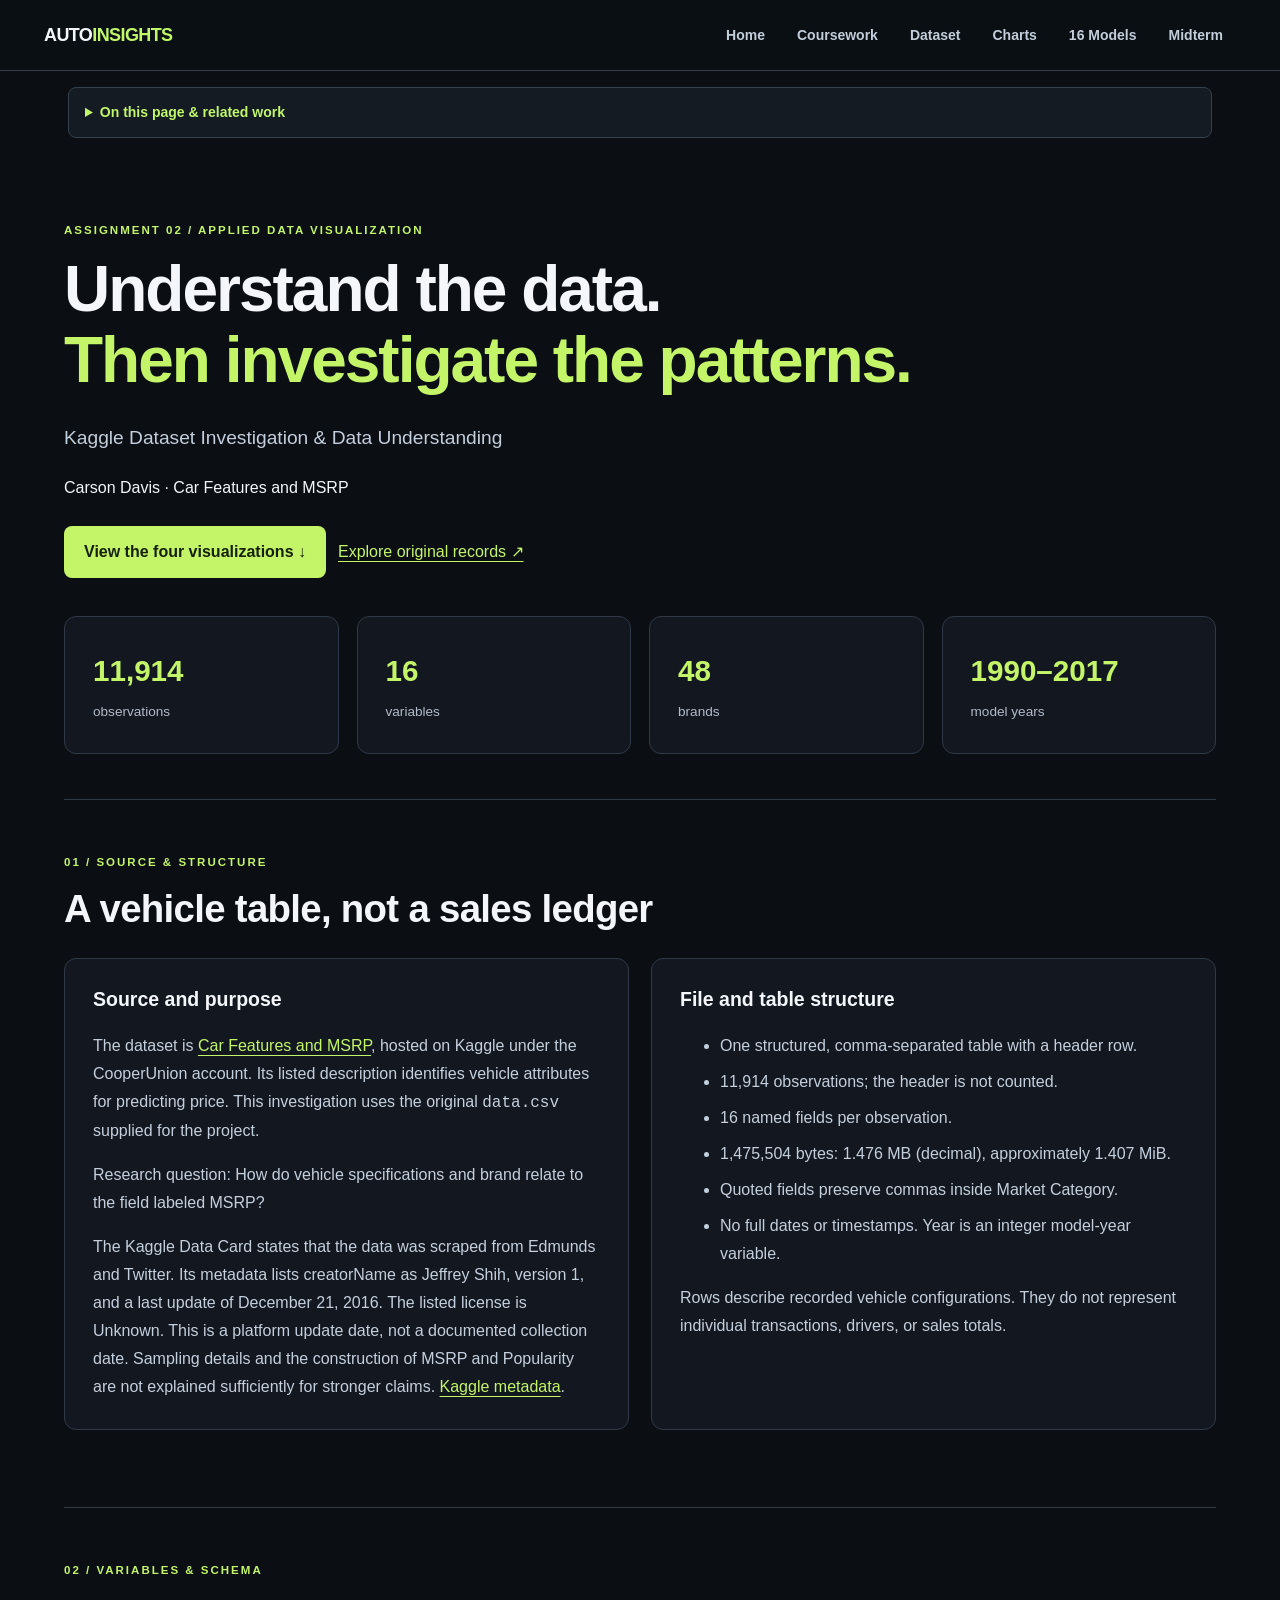
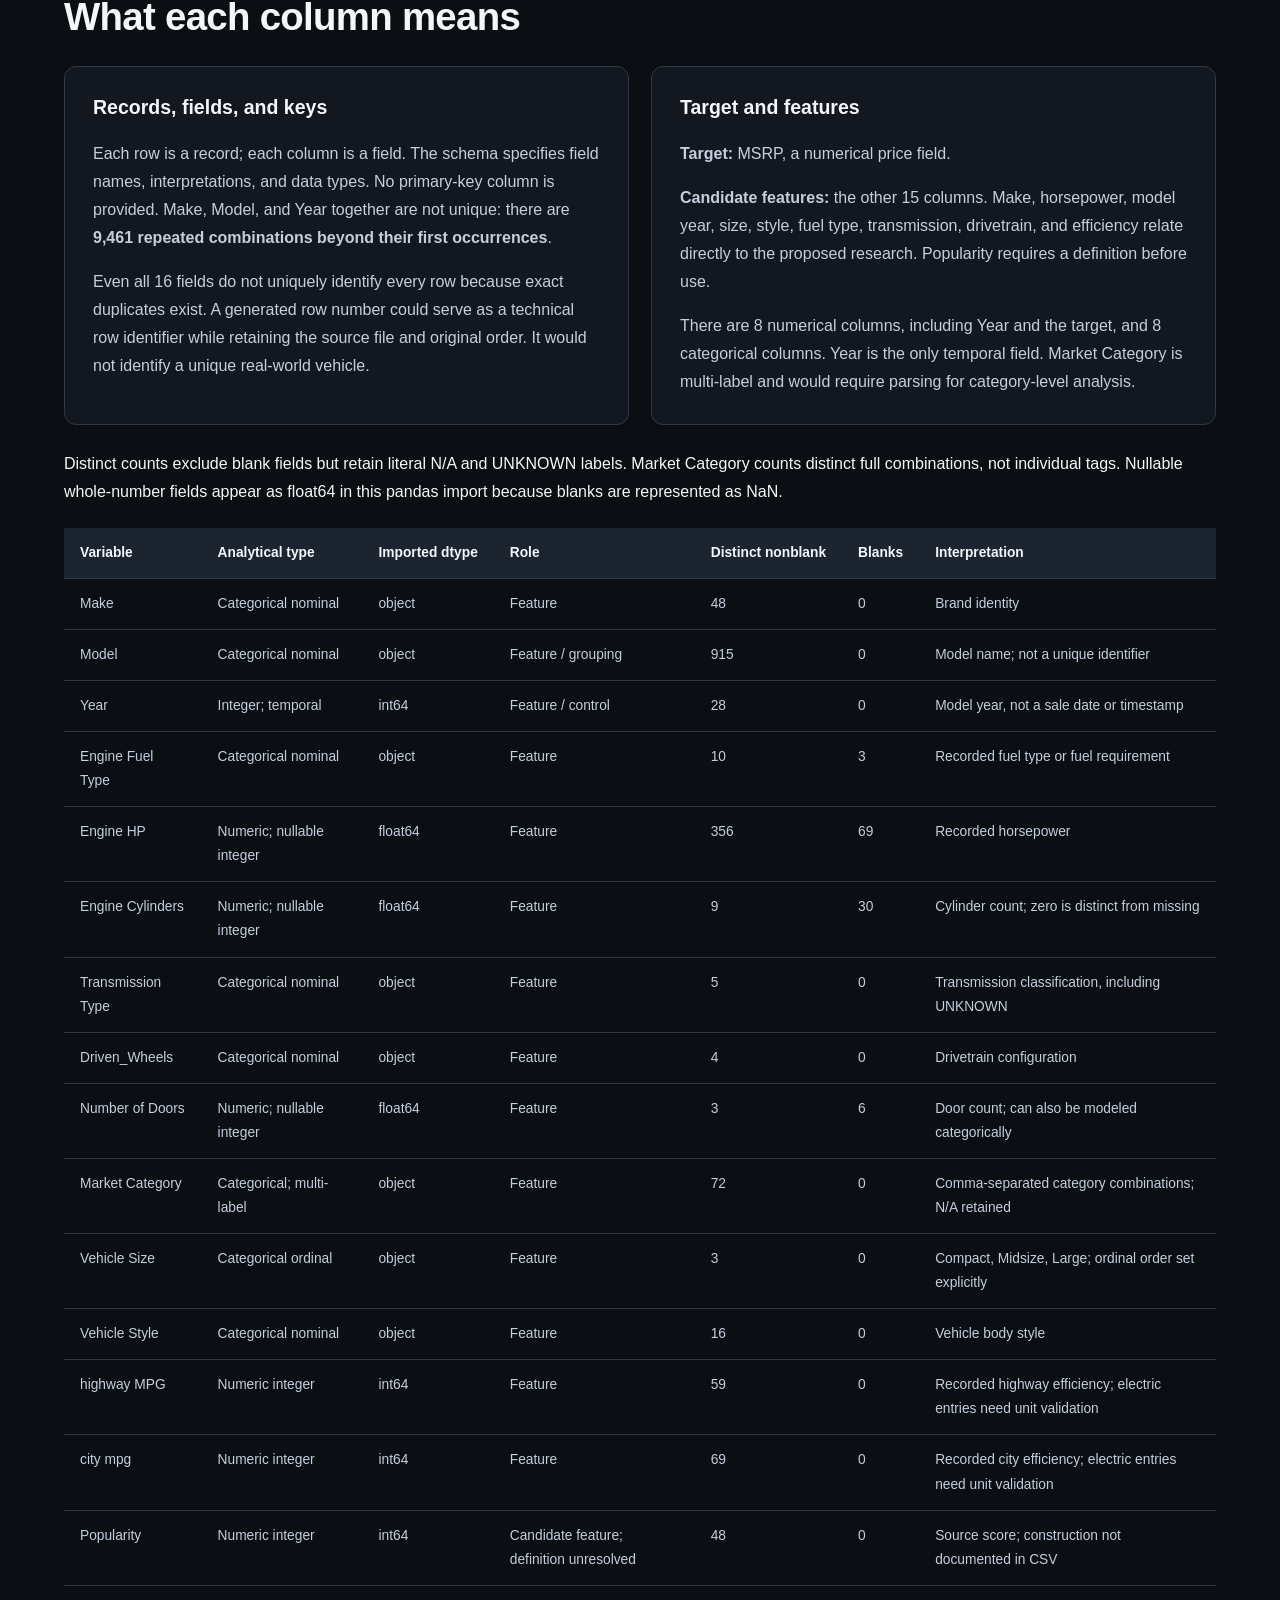
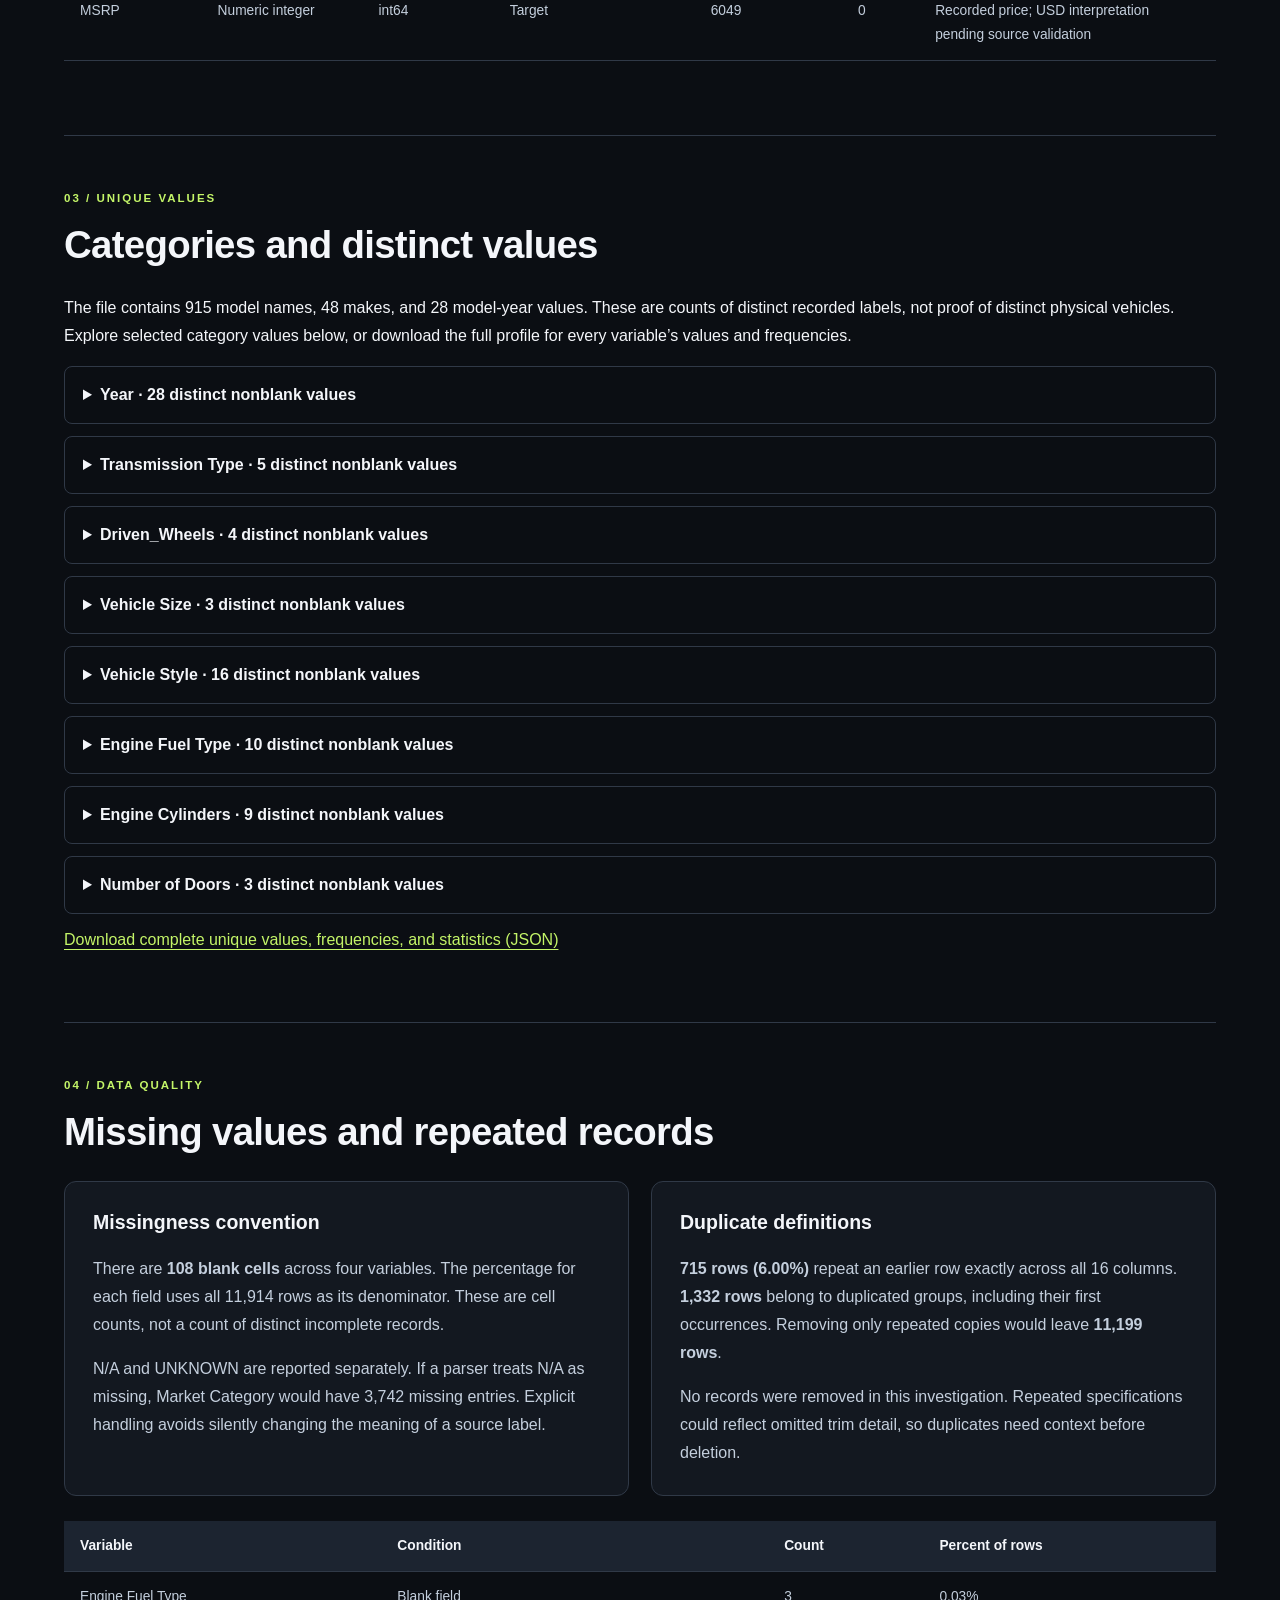
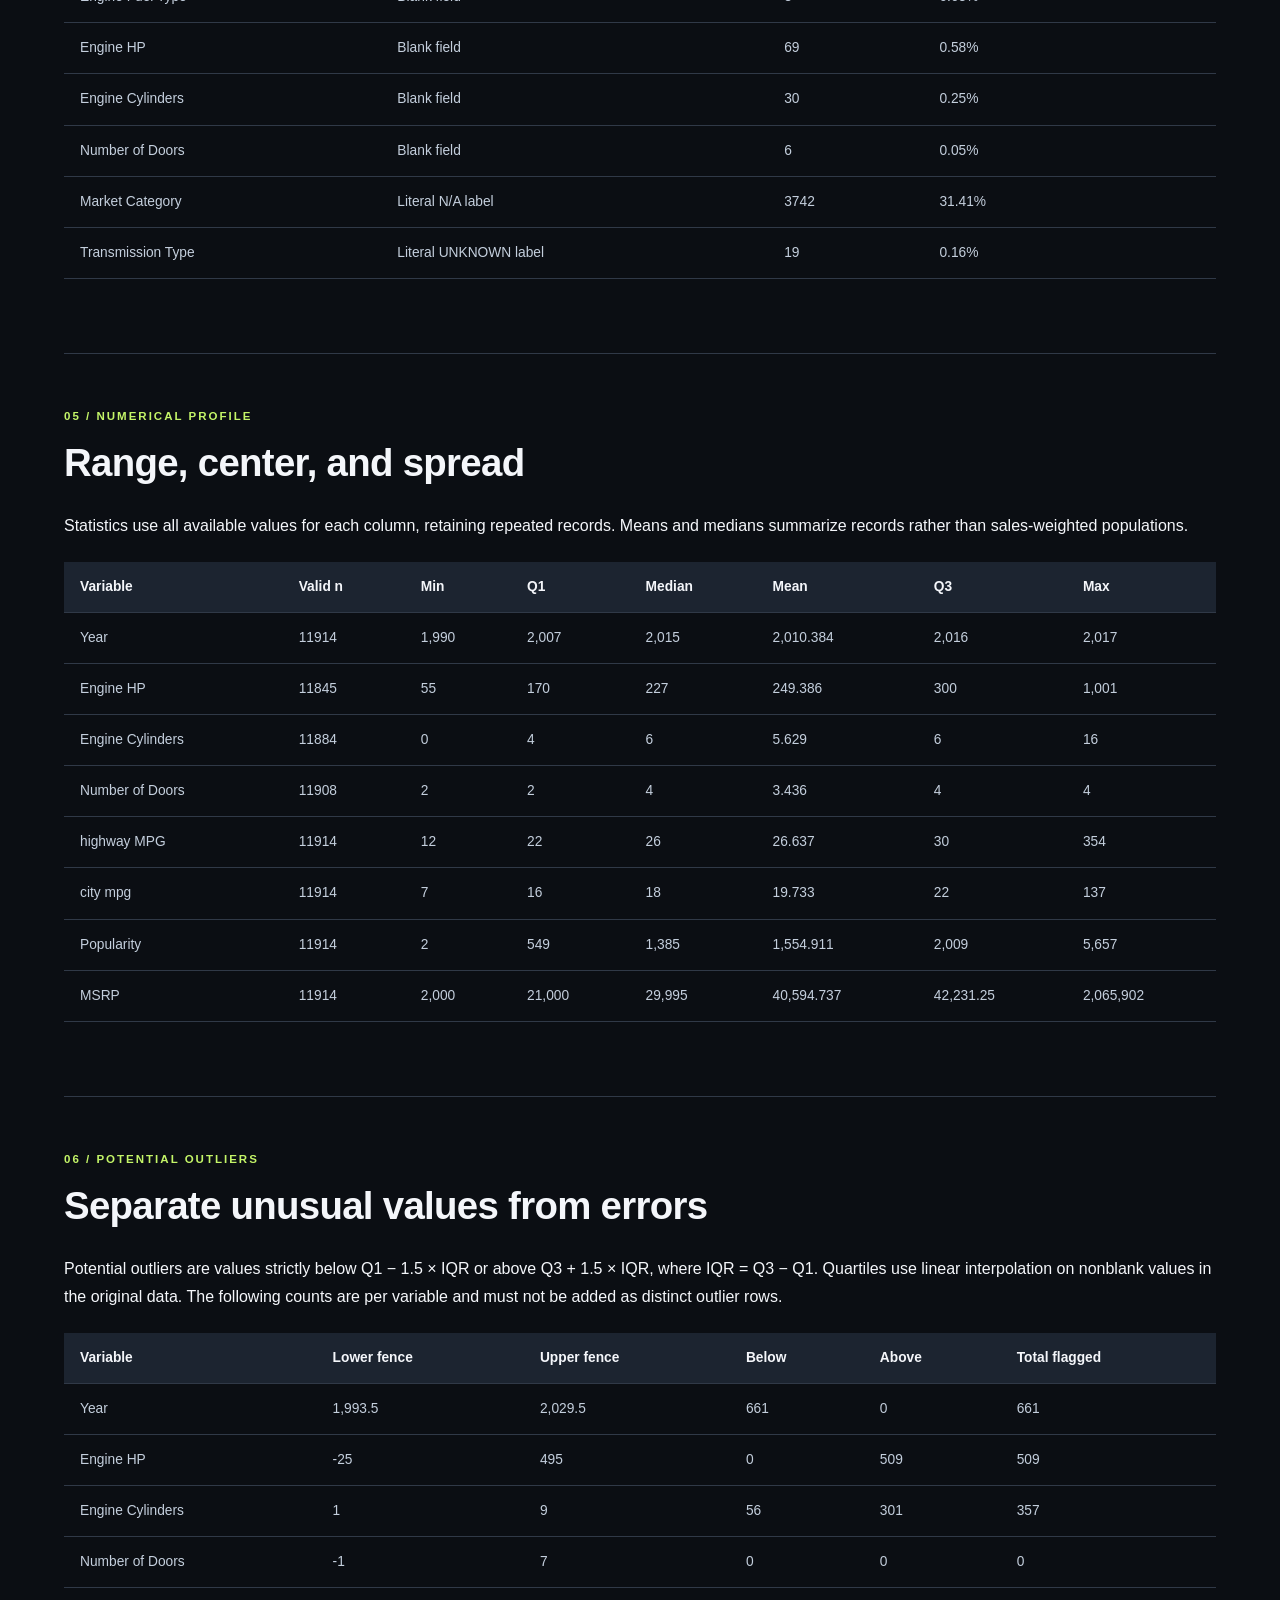
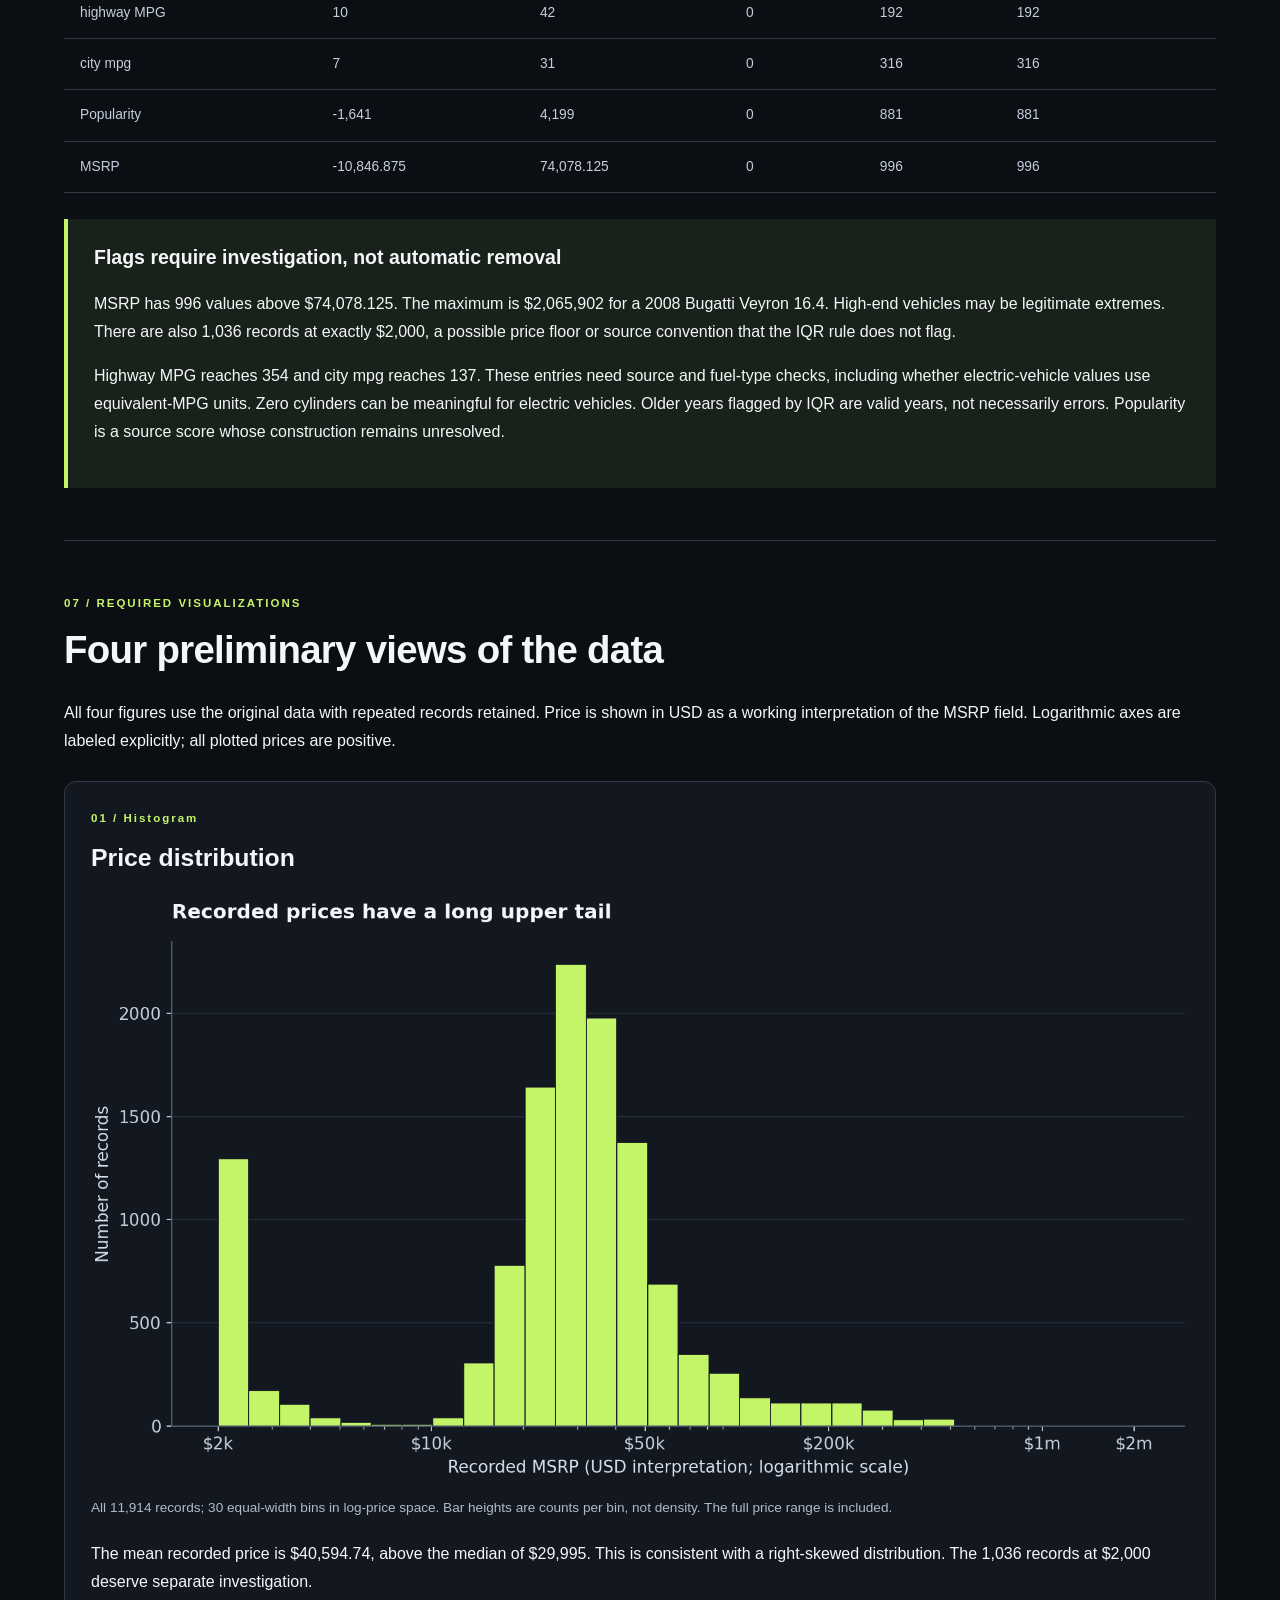
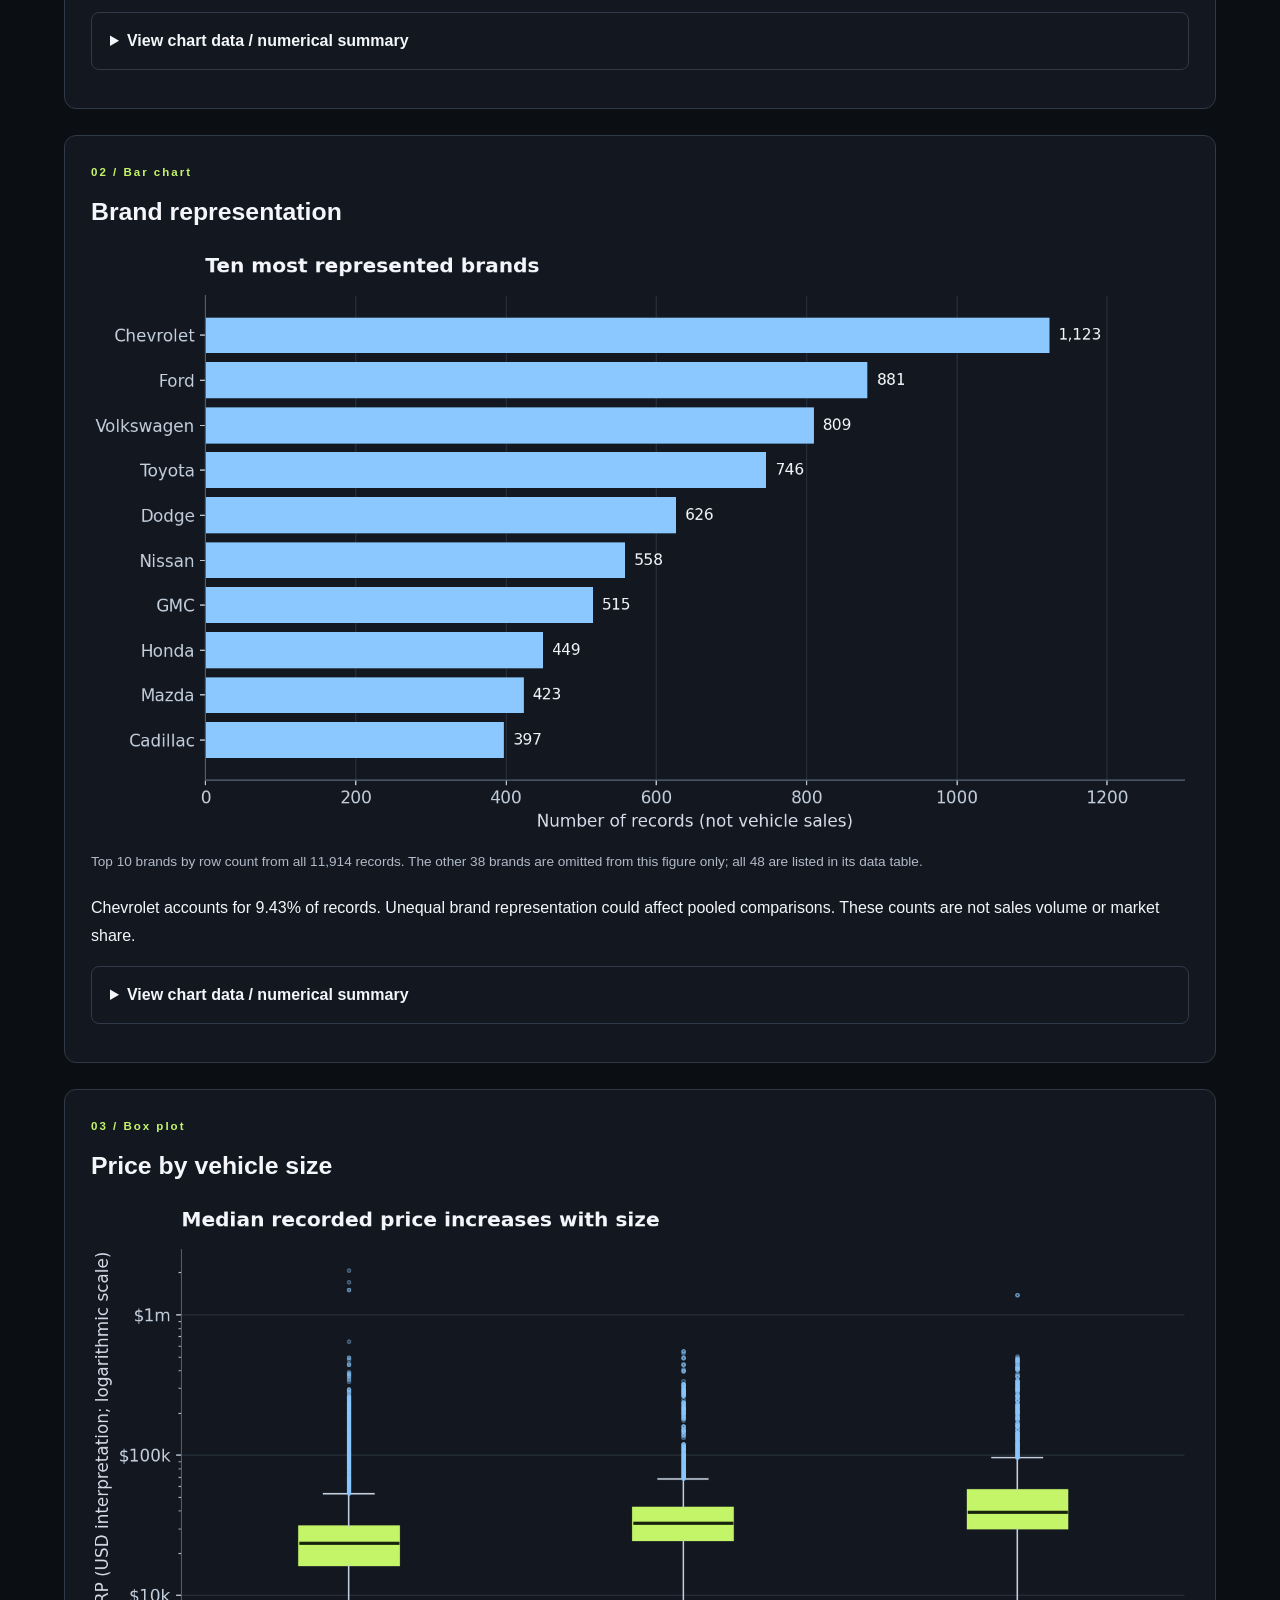
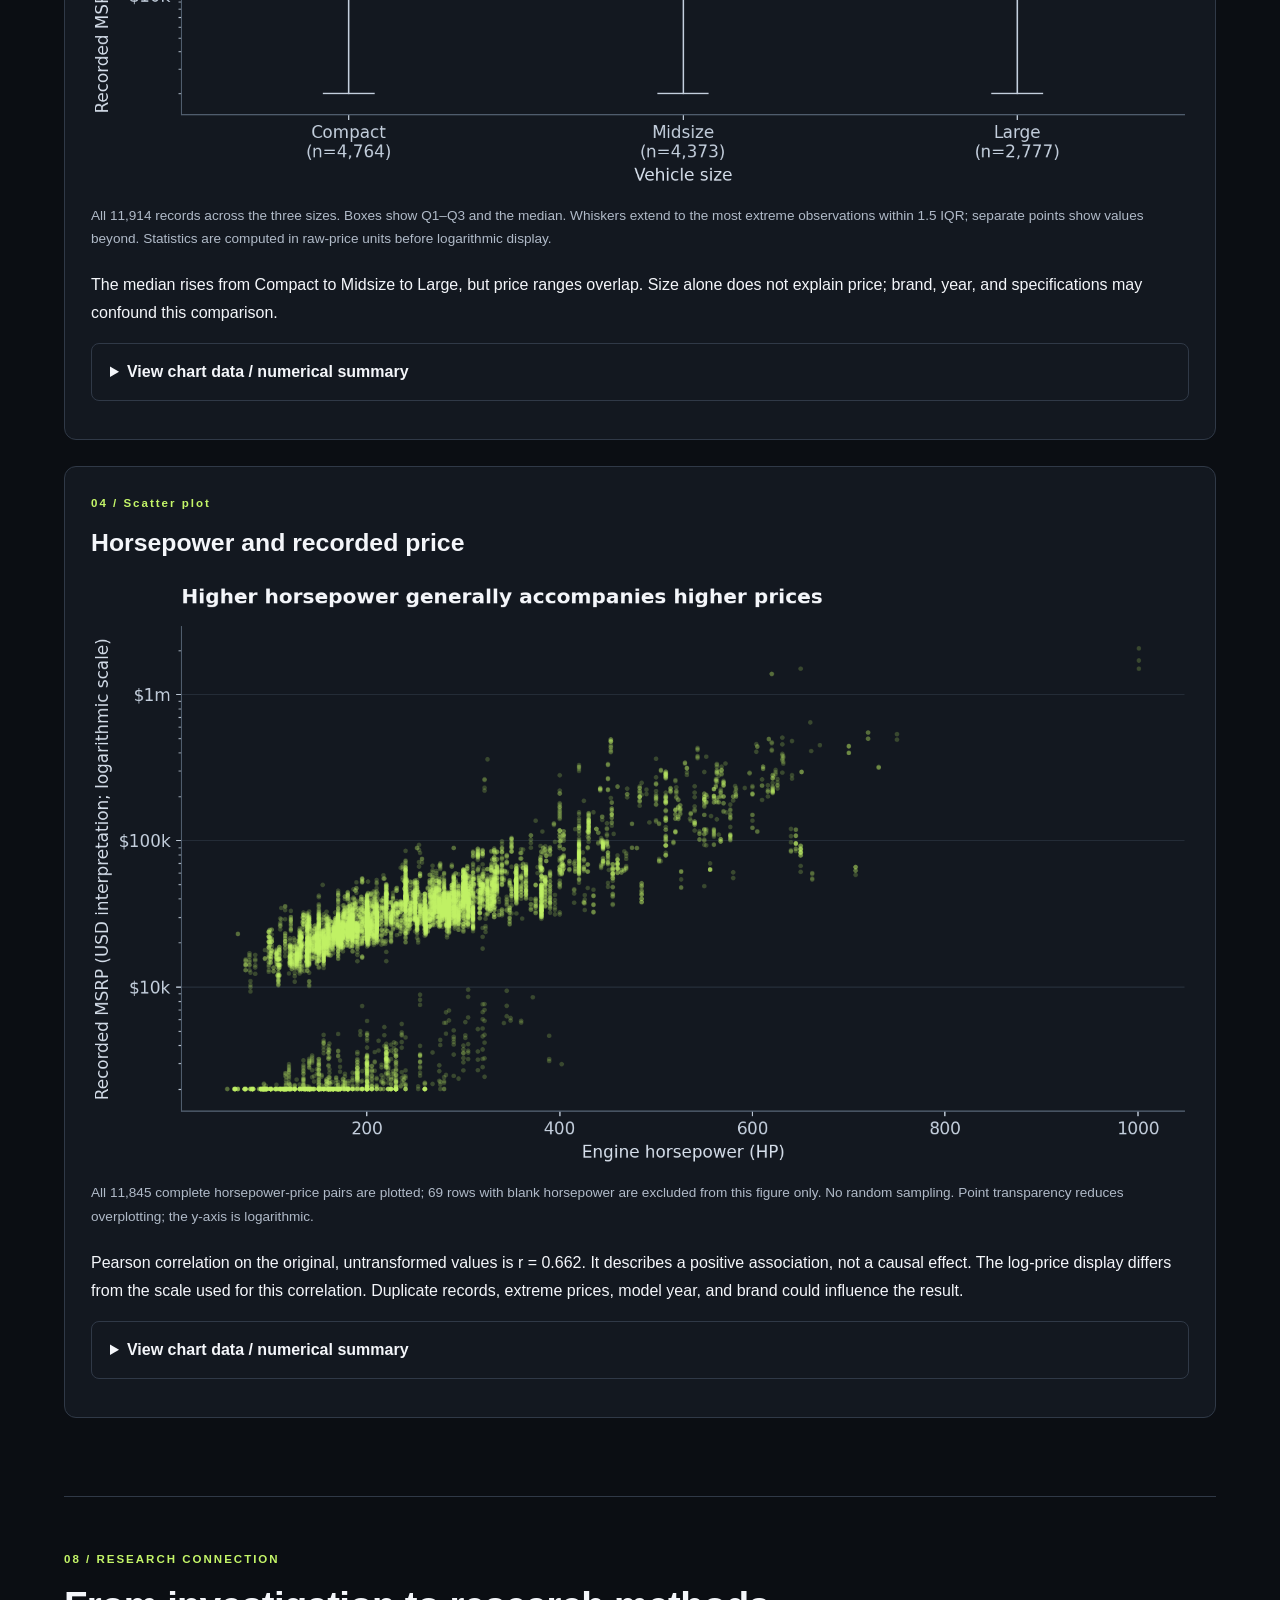
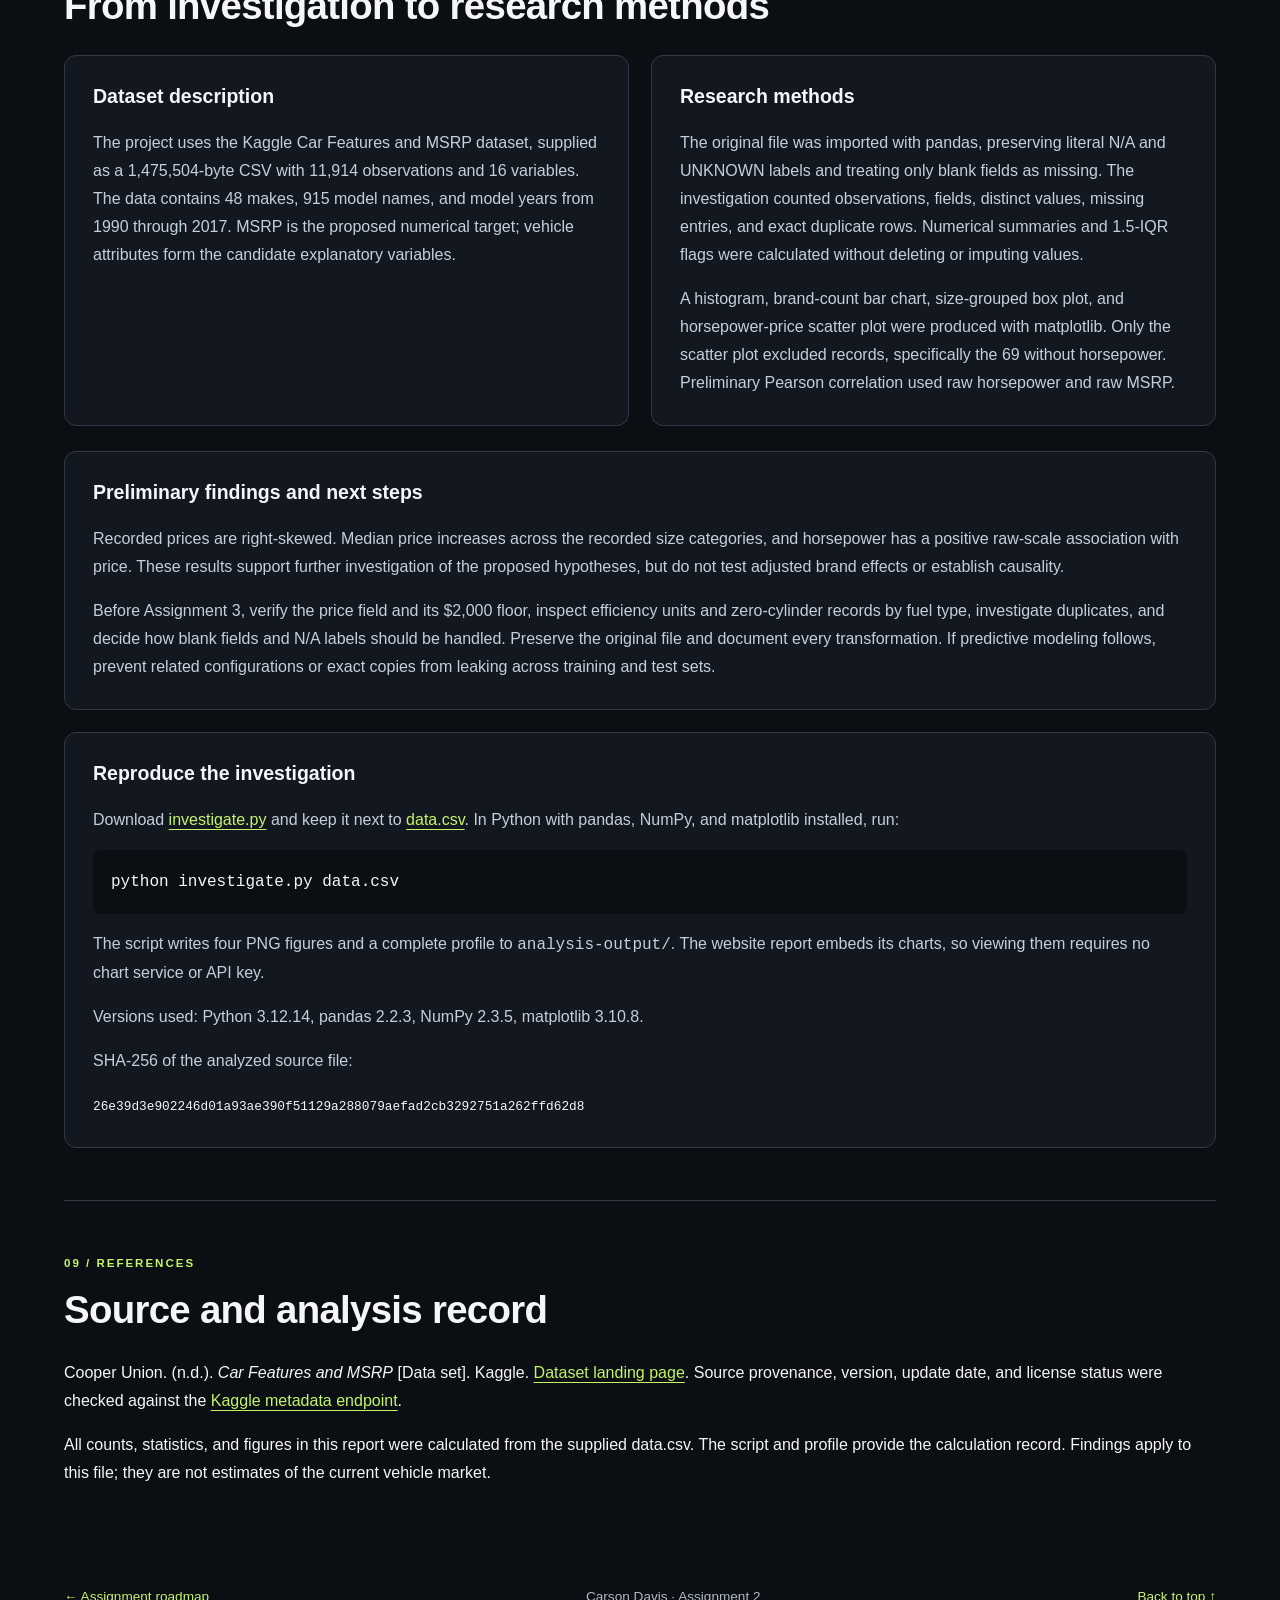
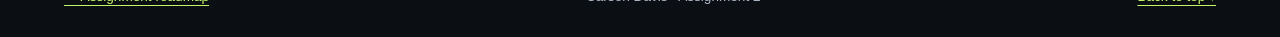
==== commit fe3af380: "Add files via upload" ====
--- a/assignment2.html
+++ b/assignment2.html
@@ -1,4 +1,4 @@
-<!DOCTYPE html><html lang="en"><head><meta charset="UTF-8"><meta name="viewport" content="width=device-width,initial-scale=1"><meta name="description" content="Assignment 2: source, schema, data quality, unique values, outliers, and four preliminary visualizations."><title>Assignment 2 | Auto Insights</title><style>*{box-sizing:border-box}html{scroll-behavior:smooth;scroll-padding-top:100px;color-scheme:dark}body{margin:0;background:#0b0e13;color:#f4f6fa;font:16px/1.75 Arial,Helvetica,sans-serif}a{color:#c4f568;text-underline-offset:4px}a:focus-visible,summary:focus-visible,.table-wrap:focus-visible{outline:3px solid #8ac8ff;outline-offset:4px}header{display:flex;justify-content:space-between;gap:24px;align-items:center;padding:22px 5%;background:#0b0e13;border-bottom:1px solid #303947;position:sticky;top:0;z-index:10}.logo{font-weight:900;text-decoration:none;color:#f4f6fa;letter-spacing:-1px}.logo span,h1 span{color:#c4f568}nav{display:flex;gap:24px;flex-wrap:wrap}nav a{font-size:.85rem;color:#c4cfdd;text-decoration:none}main,footer{width:min(1180px,90%);margin:auto}.hero{padding:70px 0 38px}h1{font-size:clamp(2.4rem,5vw,4.7rem);line-height:1.12;letter-spacing:-2px;margin:0 0 24px}h2{font-size:clamp(1.7rem,3vw,2.5rem);line-height:1.2;margin:0 0 26px;letter-spacing:-.7px}h3{line-height:1.3;margin-top:0;font-size:1.22rem}p{margin-top:0}.lead{font-size:1.2rem;color:#c4cfdd}.eyebrow{font-size:.72rem;font-weight:bold;letter-spacing:2px;color:#c4f568;margin-bottom:14px}.actions{display:flex;gap:20px;align-items:center;flex-wrap:wrap;margin-top:24px}.button{display:inline-block;background:#c4f568;color:#162008;padding:12px 20px;border-radius:8px;font-weight:bold;text-decoration:none}.secondary{padding:12px 0}.stats{display:grid;grid-template-columns:repeat(4,1fr);gap:18px;margin-bottom:45px}.stats article,.card,.chart-card{background:#131820;border:1px solid #303947;border-radius:12px;padding:28px}.stats strong{display:block;font-size:1.85rem;color:#c4f568}.stats span{font-size:.85rem;color:#b0bac8}.grid{display:grid;grid-template-columns:repeat(2,minmax(0,1fr));gap:22px;margin-bottom:25px}.grid>*{min-width:0}.card p,.card li{color:#c4cfdd}.card p:last-child{margin-bottom:0}.wide{margin-top:22px}section{padding:52px 0;border-top:1px solid #303947}li{margin-bottom:8px}.table-wrap{overflow:auto;margin:22px 0}table{border-collapse:collapse;width:100%;font-size:.86rem;text-align:left}th,td{padding:13px 16px;border-bottom:1px solid #303947;vertical-align:top}th{background:#1c2430;white-space:nowrap}td{color:#c4cfdd}details{border:1px solid #303947;border-radius:8px;padding:14px 18px;margin:12px 0}summary{cursor:pointer;font-weight:bold}details p{margin:14px 0 0}.callout{background:#19221a;border-left:4px solid #c4f568;padding:26px;margin-top:26px}.chart-card{margin:26px 0;padding:26px}.chart-card h3{font-size:1.55rem}figure{margin:0}figure img{display:block;width:100%;height:auto}figcaption{font-size:.85rem;color:#b0bac8;margin:15px 0}.finding{margin-top:20px}.hash{overflow-wrap:anywhere;font-size:.8rem}pre{padding:18px;background:#0b0e13;overflow:auto;border-radius:8px}footer{padding:30px 0;display:flex;flex-wrap:wrap;gap:25px;justify-content:space-between;font-size:.85rem;color:#b0bac8}.skip{position:fixed;left:12px;top:-100px;background:#c4f568;color:#162008;padding:12px;z-index:100}.skip:focus{top:12px}@media(max-width:800px){header{position:static;flex-direction:column;align-items:flex-start}nav{gap:15px}.grid{grid-template-columns:1fr}.stats{grid-template-columns:repeat(2,1fr)}.hero{padding-top:40px}.chart-card{padding:14px}h1{letter-spacing:-1px}html{scroll-padding-top:20px}}@media(prefers-reduced-motion:reduce){html{scroll-behavior:auto}}@media print{header,.actions,footer{display:none}body{background:white;color:black;font-size:10pt}.card,.chart-card,.stats article,.callout{background:white;color:black;border:1px solid #aaa}.card p,.card li,td,.lead,figcaption{color:#222}h1 span,.eyebrow,.stats strong,a{color:#30420c}main{width:100%}.table-wrap{overflow:visible}section{padding:20px 0}.chart-card{break-inside:avoid}th{background:#eee;color:black}}</style></head><body><a class="skip" href="#main">Skip to content</a><header><a class="logo" href="index.html">AUTO<span>INSIGHTS</span></a><nav aria-label="Main navigation"><a href="index.html">Home</a><a href="dataset.html">Dataset explorer</a><a href="#schema">Variables</a><a href="#charts">4 charts</a><a href="#methods">Methods</a></nav></header>
+<!DOCTYPE html><html lang="en"><head><meta charset="UTF-8"><meta name="viewport" content="width=device-width,initial-scale=1"><meta name="description" content="Assignment 2: source, schema, data quality, unique values, outliers, and four preliminary visualizations."><title>Assignment 2 | Auto Insights</title><style>*{box-sizing:border-box}html{scroll-behavior:smooth;scroll-padding-top:100px;color-scheme:dark}body{margin:0;background:#0b0e13;color:#f4f6fa;font:16px/1.75 Arial,Helvetica,sans-serif}a{color:#c4f568;text-underline-offset:4px}a:focus-visible,summary:focus-visible,.table-wrap:focus-visible{outline:3px solid #8ac8ff;outline-offset:4px}header{display:flex;justify-content:space-between;gap:24px;align-items:center;padding:22px 5%;background:#0b0e13;border-bottom:1px solid #303947;position:sticky;top:0;z-index:10}.logo{font-weight:900;text-decoration:none;color:#f4f6fa;letter-spacing:-1px}.logo span,h1 span{color:#c4f568}nav{display:flex;gap:24px;flex-wrap:wrap}nav a{font-size:.85rem;color:#c4cfdd;text-decoration:none}main,footer{width:min(1180px,90%);margin:auto}.hero{padding:70px 0 38px}h1{font-size:clamp(2.4rem,5vw,4.7rem);line-height:1.12;letter-spacing:-2px;margin:0 0 24px}h2{font-size:clamp(1.7rem,3vw,2.5rem);line-height:1.2;margin:0 0 26px;letter-spacing:-.7px}h3{line-height:1.3;margin-top:0;font-size:1.22rem}p{margin-top:0}.lead{font-size:1.2rem;color:#c4cfdd}.eyebrow{font-size:.72rem;font-weight:bold;letter-spacing:2px;color:#c4f568;margin-bottom:14px}.actions{display:flex;gap:20px;align-items:center;flex-wrap:wrap;margin-top:24px}.button{display:inline-block;background:#c4f568;color:#162008;padding:12px 20px;border-radius:8px;font-weight:bold;text-decoration:none}.secondary{padding:12px 0}.stats{display:grid;grid-template-columns:repeat(4,1fr);gap:18px;margin-bottom:45px}.stats article,.card,.chart-card{background:#131820;border:1px solid #303947;border-radius:12px;padding:28px}.stats strong{display:block;font-size:1.85rem;color:#c4f568}.stats span{font-size:.85rem;color:#b0bac8}.grid{display:grid;grid-template-columns:repeat(2,minmax(0,1fr));gap:22px;margin-bottom:25px}.grid>*{min-width:0}.card p,.card li{color:#c4cfdd}.card p:last-child{margin-bottom:0}.wide{margin-top:22px}section{padding:52px 0;border-top:1px solid #303947}li{margin-bottom:8px}.table-wrap{overflow:auto;margin:22px 0}table{border-collapse:collapse;width:100%;font-size:.86rem;text-align:left}th,td{padding:13px 16px;border-bottom:1px solid #303947;vertical-align:top}th{background:#1c2430;white-space:nowrap}td{color:#c4cfdd}details{border:1px solid #303947;border-radius:8px;padding:14px 18px;margin:12px 0}summary{cursor:pointer;font-weight:bold}details p{margin:14px 0 0}.callout{background:#19221a;border-left:4px solid #c4f568;padding:26px;margin-top:26px}.chart-card{margin:26px 0;padding:26px}.chart-card h3{font-size:1.55rem}figure{margin:0}figure img{display:block;width:100%;height:auto}figcaption{font-size:.85rem;color:#b0bac8;margin:15px 0}.finding{margin-top:20px}.hash{overflow-wrap:anywhere;font-size:.8rem}pre{padding:18px;background:#0b0e13;overflow:auto;border-radius:8px}footer{padding:30px 0;display:flex;flex-wrap:wrap;gap:25px;justify-content:space-between;font-size:.85rem;color:#b0bac8}.skip{position:fixed;left:12px;top:-100px;background:#c4f568;color:#162008;padding:12px;z-index:100}.skip:focus{top:12px}@media(max-width:800px){header{position:static;flex-direction:column;align-items:flex-start}nav{gap:15px}.grid{grid-template-columns:1fr}.stats{grid-template-columns:repeat(2,1fr)}.hero{padding-top:40px}.chart-card{padding:14px}h1{letter-spacing:-1px}html{scroll-padding-top:20px}}@media(prefers-reduced-motion:reduce){html{scroll-behavior:auto}}@media print{header,.actions,footer{display:none}body{background:white;color:black;font-size:10pt}.card,.chart-card,.stats article,.callout{background:white;color:black;border:1px solid #aaa}.card p,.card li,td,.lead,figcaption{color:#222}h1 span,.eyebrow,.stats strong,a{color:#30420c}main{width:100%}.table-wrap{overflow:visible}section{padding:20px 0}.chart-card{break-inside:avoid}th{background:#eee;color:black}}</style><link rel="stylesheet" href="navigation.css"></head><body><a class="skip" href="#main">Skip to content</a><header class="ai-header"><div class="ai-bar"><a class="ai-logo" href="index.html">AUTO<span>INSIGHTS</span></a><nav class="ai-links" aria-label="Main navigation"><a href="index.html">Home</a><a href="index.html#assignments">Coursework</a><a href="dataset.html">Dataset</a><a href="visualizations.html">Charts</a><a href="models.html">16 Models</a><a href="index.html#midterm">Midterm</a></nav><details class="ai-mobile"><summary>Menu</summary><nav aria-label="Mobile navigation"><a href="index.html">Home</a><a href="index.html#assignments">Coursework</a><a href="dataset.html">Dataset</a><a href="visualizations.html">Charts</a><a href="models.html">16 Models</a><a href="index.html#midterm">Midterm</a></nav></details></div></header><aside class="ai-local"><details><summary>On this page & related work</summary><nav aria-label="Section navigation"><a href="index.html">Home</a><a href="dataset.html">Dataset explorer</a><a href="#schema">Variables</a><a href="#charts">4 charts</a><a href="#methods">Methods</a></nav></details></aside>
 <main id="main"><div class="hero"><p class="eyebrow">ASSIGNMENT 02 / APPLIED DATA VISUALIZATION</p><h1>Understand the data.<br><span>Then investigate the patterns.</span></h1><p class="lead">Kaggle Dataset Investigation &amp; Data Understanding</p><p>Carson Davis · Car Features and MSRP</p><div class="actions"><a class="button" href="#charts">View the four visualizations ↓</a><a class="secondary" href="dataset.html">Explore original records ↗</a></div></div><div class="stats"><article><strong>11,914</strong><span>observations</span></article><article><strong>16</strong><span>variables</span></article><article><strong>48</strong><span>brands</span></article><article><strong>1990–2017</strong><span>model years</span></article></div><section id="source"><p class="eyebrow">01 / SOURCE & STRUCTURE</p><h2>A vehicle table, not a sales ledger</h2><div class="grid"><article class="card"><h3>Source and purpose</h3><p>The dataset is <a href="https://www.kaggle.com/datasets/CooperUnion/cardataset">Car Features and MSRP</a>, hosted on Kaggle under the CooperUnion account. Its listed description identifies vehicle attributes for predicting price. This investigation uses the original <code>data.csv</code> supplied for the project.</p><p>Research question: How do vehicle specifications and brand relate to the field labeled MSRP?</p><p>The Kaggle Data Card states that the data was scraped from Edmunds and Twitter. Its metadata lists creatorName as Jeffrey Shih, version 1, and a last update of December 21, 2016. The listed license is Unknown. This is a platform update date, not a documented collection date. Sampling details and the construction of MSRP and Popularity are not explained sufficiently for stronger claims. <a href="https://www.kaggle.com/api/v1/datasets/view/CooperUnion/cardataset">Kaggle metadata</a>.</p></article>
 <article class="card"><h3>File and table structure</h3><ul><li>One structured, comma-separated table with a header row.</li><li>11,914 observations; the header is not counted.</li><li>16 named fields per observation.</li><li>1,475,504 bytes: 1.476 MB (decimal), approximately 1.407 MiB.</li><li>Quoted fields preserve commas inside Market Category.</li><li>No full dates or timestamps. Year is an integer model-year variable.</li></ul><p>Rows describe recorded vehicle configurations. They do not represent individual transactions, drivers, or sales totals.</p></article></div></section><section id="schema"><p class="eyebrow">02 / VARIABLES & SCHEMA</p><h2>What each column means</h2><div class="grid"><article class="card"><h3>Records, fields, and keys</h3><p>Each row is a record; each column is a field. The schema specifies field names, interpretations, and data types. No primary-key column is provided. Make, Model, and Year together are not unique: there are <strong>9,461 repeated combinations beyond their first occurrences</strong>.</p><p>Even all 16 fields do not uniquely identify every row because exact duplicates exist. A generated row number could serve as a technical row identifier while retaining the source file and original order. It would not identify a unique real-world vehicle.</p></article><article class="card"><h3>Target and features</h3><p><strong>Target:</strong> MSRP, a numerical price field.</p><p><strong>Candidate features:</strong> the other 15 columns. Make, horsepower, model year, size, style, fuel type, transmission, drivetrain, and efficiency relate directly to the proposed research. Popularity requires a definition before use.</p><p>There are 8 numerical columns, including Year and the target, and 8 categorical columns. Year is the only temporal field. Market Category is multi-label and would require parsing for category-level analysis.</p></article></div><p>Distinct counts exclude blank fields but retain literal N/A and UNKNOWN labels. Market Category counts distinct full combinations, not individual tags. Nullable whole-number fields appear as float64 in this pandas import because blanks are represented as NaN.</p><div class="table-wrap" tabindex="0" role="region" aria-label="Scrollable data table"><table><thead><tr><th scope="col">Variable</th><th scope="col">Analytical type</th><th scope="col">Imported dtype</th><th scope="col">Role</th><th scope="col">Distinct nonblank</th><th scope="col">Blanks</th><th scope="col">Interpretation</th></tr></thead><tbody><tr><td>Make</td><td>Categorical nominal</td><td>object</td><td>Feature</td><td>48</td><td>0</td><td>Brand identity</td></tr><tr><td>Model</td><td>Categorical nominal</td><td>object</td><td>Feature / grouping</td><td>915</td><td>0</td><td>Model name; not a unique identifier</td></tr><tr><td>Year</td><td>Integer; temporal</td><td>int64</td><td>Feature / control</td><td>28</td><td>0</td><td>Model year, not a sale date or timestamp</td></tr><tr><td>Engine Fuel Type</td><td>Categorical nominal</td><td>object</td><td>Feature</td><td>10</td><td>3</td><td>Recorded fuel type or fuel requirement</td></tr><tr><td>Engine HP</td><td>Numeric; nullable integer</td><td>float64</td><td>Feature</td><td>356</td><td>69</td><td>Recorded horsepower</td></tr><tr><td>Engine Cylinders</td><td>Numeric; nullable integer</td><td>float64</td><td>Feature</td><td>9</td><td>30</td><td>Cylinder count; zero is distinct from missing</td></tr><tr><td>Transmission Type</td><td>Categorical nominal</td><td>object</td><td>Feature</td><td>5</td><td>0</td><td>Transmission classification, including UNKNOWN</td></tr><tr><td>Driven_Wheels</td><td>Categorical nominal</td><td>object</td><td>Feature</td><td>4</td><td>0</td><td>Drivetrain configuration</td></tr><tr><td>Number of Doors</td><td>Numeric; nullable integer</td><td>float64</td><td>Feature</td><td>3</td><td>6</td><td>Door count; can also be modeled categorically</td></tr><tr><td>Market Category</td><td>Categorical; multi-label</td><td>object</td><td>Feature</td><td>72</td><td>0</td><td>Comma-separated category combinations; N/A retained</td></tr><tr><td>Vehicle Size</td><td>Categorical ordinal</td><td>object</td><td>Feature</td><td>3</td><td>0</td><td>Compact, Midsize, Large; ordinal order set explicitly</td></tr><tr><td>Vehicle Style</td><td>Categorical nominal</td><td>object</td><td>Feature</td><td>16</td><td>0</td><td>Vehicle body style</td></tr><tr><td>highway MPG</td><td>Numeric integer</td><td>int64</td><td>Feature</td><td>59</td><td>0</td><td>Recorded highway efficiency; electric entries need unit validation</td></tr><tr><td>city mpg</td><td>Numeric integer</td><td>int64</td><td>Feature</td><td>69</td><td>0</td><td>Recorded city efficiency; electric entries need unit validation</td></tr><tr><td>Popularity</td><td>Numeric integer</td><td>int64</td><td>Candidate feature; definition unresolved</td><td>48</td><td>0</td><td>Source score; construction not documented in CSV</td></tr><tr><td>MSRP</td><td>Numeric integer</td><td>int64</td><td>Target</td><td>6049</td><td>0</td><td>Recorded price; USD interpretation pending source validation</td></tr></tbody></table></div></section><section id="unique"><p class="eyebrow">03 / UNIQUE VALUES</p><h2>Categories and distinct values</h2><p>The file contains 915 model names, 48 makes, and 28 model-year values. These are counts of distinct recorded labels, not proof of distinct physical vehicles. Explore selected category values below, or download the full profile for every variable’s values and frequencies.</p><details><summary>Year · 28 distinct nonblank values</summary><p>1990, 1991, 1992, 1993, 1994, 1995, 1996, 1997, 1998, 1999, 2000, 2001, 2002, 2003, 2004, 2005, 2006, 2007, 2008, 2009, 2010, 2011, 2012, 2013, 2014, 2015, 2016, 2017</p></details><details><summary>Transmission Type · 5 distinct nonblank values</summary><p>AUTOMATED_MANUAL, AUTOMATIC, DIRECT_DRIVE, MANUAL, UNKNOWN</p></details><details><summary>Driven_Wheels · 4 distinct nonblank values</summary><p>all wheel drive, four wheel drive, front wheel drive, rear wheel drive</p></details><details><summary>Vehicle Size · 3 distinct nonblank values</summary><p>Compact, Large, Midsize</p></details><details><summary>Vehicle Style · 16 distinct nonblank values</summary><p>2dr Hatchback, 2dr SUV, 4dr Hatchback, 4dr SUV, Cargo Minivan, Cargo Van, Convertible, Convertible SUV, Coupe, Crew Cab Pickup, Extended Cab Pickup, Passenger Minivan, Passenger Van, Regular Cab Pickup, Sedan, Wagon</p></details><details><summary>Engine Fuel Type · 10 distinct nonblank values</summary><p>diesel, electric, flex-fuel (premium unleaded recommended/E85), flex-fuel (premium unleaded required/E85), flex-fuel (unleaded/E85), flex-fuel (unleaded/natural gas), natural gas, premium unleaded (recommended), premium unleaded (required), regular unleaded</p></details><details><summary>Engine Cylinders · 9 distinct nonblank values</summary><p>0, 3, 4, 5, 6, 8, 10, 12, 16</p></details><details><summary>Number of Doors · 3 distinct nonblank values</summary><p>2, 3, 4</p></details><p><a href="profile.json" download>Download complete unique values, frequencies, and statistics (JSON)</a></p></section><section id="quality"><p class="eyebrow">04 / DATA QUALITY</p><h2>Missing values and repeated records</h2><div class="grid"><article class="card"><h3>Missingness convention</h3><p>There are <strong>108 blank cells</strong> across four variables. The percentage for each field uses all 11,914 rows as its denominator. These are cell counts, not a count of distinct incomplete records.</p><p>N/A and UNKNOWN are reported separately. If a parser treats N/A as missing, Market Category would have 3,742 missing entries. Explicit handling avoids silently changing the meaning of a source label.</p></article><article class="card"><h3>Duplicate definitions</h3><p><strong>715 rows (6.00%)</strong> repeat an earlier row exactly across all 16 columns. <strong>1,332 rows</strong> belong to duplicated groups, including their first occurrences. Removing only repeated copies would leave <strong>11,199 rows</strong>.</p><p>No records were removed in this investigation. Repeated specifications could reflect omitted trim detail, so duplicates need context before deletion.</p></article></div><div class="table-wrap" tabindex="0" role="region" aria-label="Scrollable data table"><table><thead><tr><th scope="col">Variable</th><th scope="col">Condition</th><th scope="col">Count</th><th scope="col">Percent of rows</th></tr></thead><tbody><tr><td>Engine Fuel Type</td><td>Blank field</td><td>3</td><td>0.03%</td></tr><tr><td>Engine HP</td><td>Blank field</td><td>69</td><td>0.58%</td></tr><tr><td>Engine Cylinders</td><td>Blank field</td><td>30</td><td>0.25%</td></tr><tr><td>Number of Doors</td><td>Blank field</td><td>6</td><td>0.05%</td></tr><tr><td>Market Category</td><td>Literal N/A label</td><td>3742</td><td>31.41%</td></tr><tr><td>Transmission Type</td><td>Literal UNKNOWN label</td><td>19</td><td>0.16%</td></tr></tbody></table></div></section><section id="summary"><p class="eyebrow">05 / NUMERICAL PROFILE</p><h2>Range, center, and spread</h2><p>Statistics use all available values for each column, retaining repeated records. Means and medians summarize records rather than sales-weighted populations.</p><div class="table-wrap" tabindex="0" role="region" aria-label="Scrollable data table"><table><thead><tr><th scope="col">Variable</th><th scope="col">Valid n</th><th scope="col">Min</th><th scope="col">Q1</th><th scope="col">Median</th><th scope="col">Mean</th><th scope="col">Q3</th><th scope="col">Max</th></tr></thead><tbody><tr><td>Year</td><td>11914</td><td>1,990</td><td>2,007</td><td>2,015</td><td>2,010.384</td><td>2,016</td><td>2,017</td></tr><tr><td>Engine HP</td><td>11845</td><td>55</td><td>170</td><td>227</td><td>249.386</td><td>300</td><td>1,001</td></tr><tr><td>Engine Cylinders</td><td>11884</td><td>0</td><td>4</td><td>6</td><td>5.629</td><td>6</td><td>16</td></tr><tr><td>Number of Doors</td><td>11908</td><td>2</td><td>2</td><td>4</td><td>3.436</td><td>4</td><td>4</td></tr><tr><td>highway MPG</td><td>11914</td><td>12</td><td>22</td><td>26</td><td>26.637</td><td>30</td><td>354</td></tr><tr><td>city mpg</td><td>11914</td><td>7</td><td>16</td><td>18</td><td>19.733</td><td>22</td><td>137</td></tr><tr><td>Popularity</td><td>11914</td><td>2</td><td>549</td><td>1,385</td><td>1,554.911</td><td>2,009</td><td>5,657</td></tr><tr><td>MSRP</td><td>11914</td><td>2,000</td><td>21,000</td><td>29,995</td><td>40,594.737</td><td>42,231.25</td><td>2,065,902</td></tr></tbody></table></div></section><section id="outliers"><p class="eyebrow">06 / POTENTIAL OUTLIERS</p><h2>Separate unusual values from errors</h2><p>Potential outliers are values strictly below Q1 − 1.5 × IQR or above Q3 + 1.5 × IQR, where IQR = Q3 − Q1. Quartiles use linear interpolation on nonblank values in the original data. The following counts are per variable and must not be added as distinct outlier rows.</p><div class="table-wrap" tabindex="0" role="region" aria-label="Scrollable data table"><table><thead><tr><th scope="col">Variable</th><th scope="col">Lower fence</th><th scope="col">Upper fence</th><th scope="col">Below</th><th scope="col">Above</th><th scope="col">Total flagged</th></tr></thead><tbody><tr><td>Year</td><td>1,993.5</td><td>2,029.5</td><td>661</td><td>0</td><td>661</td></tr><tr><td>Engine HP</td><td>-25</td><td>495</td><td>0</td><td>509</td><td>509</td></tr><tr><td>Engine Cylinders</td><td>1</td><td>9</td><td>56</td><td>301</td><td>357</td></tr><tr><td>Number of Doors</td><td>-1</td><td>7</td><td>0</td><td>0</td><td>0</td></tr><tr><td>highway MPG</td><td>10</td><td>42</td><td>0</td><td>192</td><td>192</td></tr><tr><td>city mpg</td><td>7</td><td>31</td><td>0</td><td>316</td><td>316</td></tr><tr><td>Popularity</td><td>-1,641</td><td>4,199</td><td>0</td><td>881</td><td>881</td></tr><tr><td>MSRP</td><td>-10,846.875</td><td>74,078.125</td><td>0</td><td>996</td><td>996</td></tr></tbody></table></div><div class="callout"><h3>Flags require investigation, not automatic removal</h3><p>MSRP has 996 values above $74,078.125. The maximum is $2,065,902 for a 2008 Bugatti Veyron 16.4. High-end vehicles may be legitimate extremes. There are also 1,036 records at exactly $2,000, a possible price floor or source convention that the IQR rule does not flag.</p><p>Highway MPG reaches 354 and city mpg reaches 137. These entries need source and fuel-type checks, including whether electric-vehicle values use equivalent-MPG units. Zero cylinders can be meaningful for electric vehicles. Older years flagged by IQR are valid years, not necessarily errors. Popularity is a source score whose construction remains unresolved.</p></div></section><section id="charts"><p class="eyebrow">07 / REQUIRED VISUALIZATIONS</p><h2>Four preliminary views of the data</h2><p>All four figures use the original data with repeated records retained. Price is shown in USD as a working interpretation of the MSRP field. Logarithmic axes are labeled explicitly; all plotted prices are positive.</p><article class="chart-card"><p class="eyebrow">01 / Histogram</p><h3>Price distribution</h3><figure><img src="[data-uri]" alt="Histogram of all 11,914 recorded prices on a logarithmic x-axis. Prices are right-skewed, with a cluster at the $2,000 minimum and a long upper tail." width="1700" height="901"><figcaption>All 11,914 records; 30 equal-width bins in log-price space. Bar heights are counts per bin, not density. The full price range is included.</figcaption></figure><p class="finding">The mean recorded price is $40,594.74, above the median of $29,995. This is consistent with a right-skewed distribution. The 1,036 records at $2,000 deserve separate investigation.</p><details><summary>View chart data / numerical summary</summary><div class="table-wrap" tabindex="0" role="region" aria-label="Scrollable data table"><table><thead><tr><th scope="col">Bin lower bound</th><th scope="col">Bin upper bound</th><th scope="col">Records</th></tr></thead><tbody><tr><td>2,000.00</td><td>2,520.57</td><td>1295</td></tr><tr><td>2,520.57</td><td>3,176.64</td><td>172</td></tr><tr><td>3,176.64</td><td>4,003.48</td><td>106</td></tr><tr><td>4,003.48</td><td>5,045.54</td><td>39</td></tr><tr><td>5,045.54</td><td>6,358.82</td><td>18</td></tr><tr><td>6,358.82</td><td>8,013.94</td><td>9</td></tr><tr><td>8,013.94</td><td>10,099.86</td><td>8</td></tr><tr><td>10,099.86</td><td>12,728.72</td><td>39</td></tr><tr><td>12,728.72</td><td>16,041.83</td><td>306</td></tr><tr><td>16,041.83</td><td>20,217.30</td><td>778</td></tr><tr><td>20,217.30</td><td>25,479.60</td><td>1643</td></tr><tr><td>25,479.60</td><td>32,111.60</td><td>2237</td></tr><tr><td>32,111.60</td><td>40,469.81</td><td>1977</td></tr><tr><td>40,469.81</td><td>51,003.56</td><td>1373</td></tr><tr><td>51,003.56</td><td>64,279.11</td><td>687</td></tr><tr><td>64,279.11</td><td>81,010.10</td><td>347</td></tr><tr><td>81,010.10</td><td>102,095.95</td><td>255</td></tr><tr><td>102,095.95</td><td>128,670.16</td><td>137</td></tr><tr><td>128,670.16</td><td>162,161.28</td><td>113</td></tr><tr><td>162,161.28</td><td>204,369.69</td><td>112</td></tr><tr><td>204,369.69</td><td>257,564.38</td><td>111</td></tr><tr><td>257,564.38</td><td>324,604.94</td><td>79</td></tr><tr><td>324,604.94</td><td>409,095.26</td><td>30</td></tr><tr><td>409,095.26</td><td>515,577.28</td><td>33</td></tr><tr><td>515,577.28</td><td>649,775.15</td><td>4</td></tr><tr><td>649,775.15</td><td>818,902.92</td><td>0</td></tr><tr><td>818,902.92</td><td>1,032,052.39</td><td>0</td></tr><tr><td>1,032,052.39</td><td>1,300,681.81</td><td>0</td></tr><tr><td>1,300,681.81</td><td>1,639,231.88</td><td>4</td></tr><tr><td>1,639,231.88</td><td>2,065,902.00</td><td>2</td></tr></tbody></table></div></details></article><article class="chart-card"><p class="eyebrow">02 / Bar chart</p><h3>Brand representation</h3><figure><img src="[data-uri]" alt="Horizontal bars for the ten brands with the most records. Chevrolet leads with 1,123, followed by Ford with 881 and Volkswagen with 809." width="1700" height="901"><figcaption>Top 10 brands by row count from all 11,914 records. The other 38 brands are omitted from this figure only; all 48 are listed in its data table.</figcaption></figure><p class="finding">Chevrolet accounts for 9.43% of records. Unequal brand representation could affect pooled comparisons. These counts are not sales volume or market share.</p><details><summary>View chart data / numerical summary</summary><div class="table-wrap" tabindex="0" role="region" aria-label="Scrollable data table"><table><thead><tr><th scope="col">Brand</th><th scope="col">Records</th></tr></thead><tbody><tr><td>Chevrolet</td><td>1123</td></tr><tr><td>Ford</td><td>881</td></tr><tr><td>Volkswagen</td><td>809</td></tr><tr><td>Toyota</td><td>746</td></tr><tr><td>Dodge</td><td>626</td></tr><tr><td>Nissan</td><td>558</td></tr><tr><td>GMC</td><td>515</td></tr><tr><td>Honda</td><td>449</td></tr><tr><td>Mazda</td><td>423</td></tr><tr><td>Cadillac</td><td>397</td></tr><tr><td>Mercedes-Benz</td><td>353</td></tr><tr><td>Suzuki</td><td>351</td></tr><tr><td>BMW</td><td>334</td></tr><tr><td>Infiniti</td><td>330</td></tr><tr><td>Audi</td><td>328</td></tr><tr><td>Hyundai</td><td>303</td></tr><tr><td>Volvo</td><td>281</td></tr><tr><td>Subaru</td><td>256</td></tr><tr><td>Acura</td><td>252</td></tr><tr><td>Kia</td><td>231</td></tr><tr><td>Mitsubishi</td><td>213</td></tr><tr><td>Lexus</td><td>202</td></tr><tr><td>Buick</td><td>196</td></tr><tr><td>Chrysler</td><td>187</td></tr><tr><td>Pontiac</td><td>186</td></tr><tr><td>Lincoln</td><td>164</td></tr><tr><td>Oldsmobile</td><td>150</td></tr><tr><td>Land Rover</td><td>143</td></tr><tr><td>Porsche</td><td>136</td></tr><tr><td>Saab</td><td>111</td></tr><tr><td>Aston Martin</td><td>93</td></tr><tr><td>Plymouth</td><td>82</td></tr><tr><td>Bentley</td><td>74</td></tr><tr><td>Ferrari</td><td>69</td></tr><tr><td>FIAT</td><td>62</td></tr><tr><td>Scion</td><td>60</td></tr><tr><td>Maserati</td><td>58</td></tr><tr><td>Lamborghini</td><td>52</td></tr><tr><td>Rolls-Royce</td><td>31</td></tr><tr><td>Lotus</td><td>29</td></tr><tr><td>Tesla</td><td>18</td></tr><tr><td>HUMMER</td><td>17</td></tr><tr><td>Maybach</td><td>16</td></tr><tr><td>Alfa Romeo</td><td>5</td></tr><tr><td>McLaren</td><td>5</td></tr><tr><td>Spyker</td><td>3</td></tr><tr><td>Genesis</td><td>3</td></tr><tr><td>Bugatti</td><td>3</td></tr></tbody></table></div></details></article><article class="chart-card"><p class="eyebrow">03 / Box plot</p><h3>Price by vehicle size</h3><figure><img src="[data-uri]